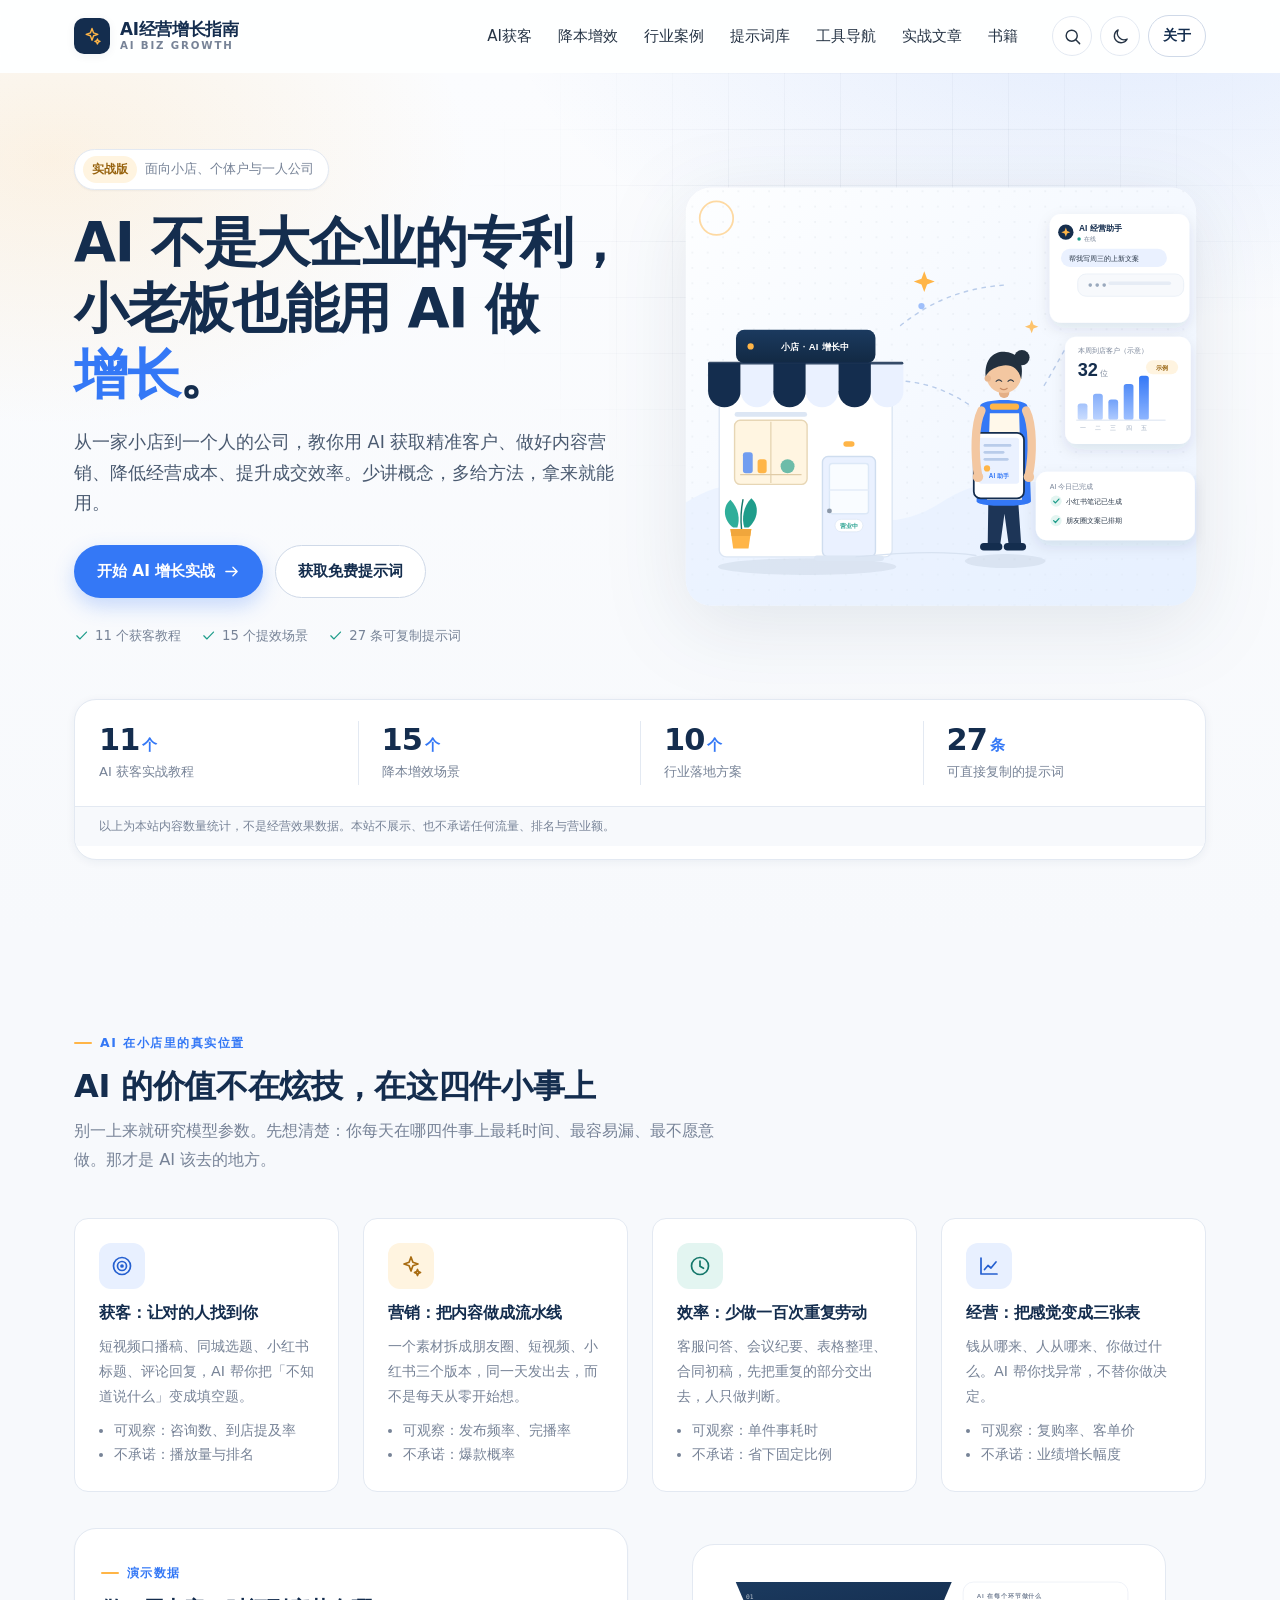
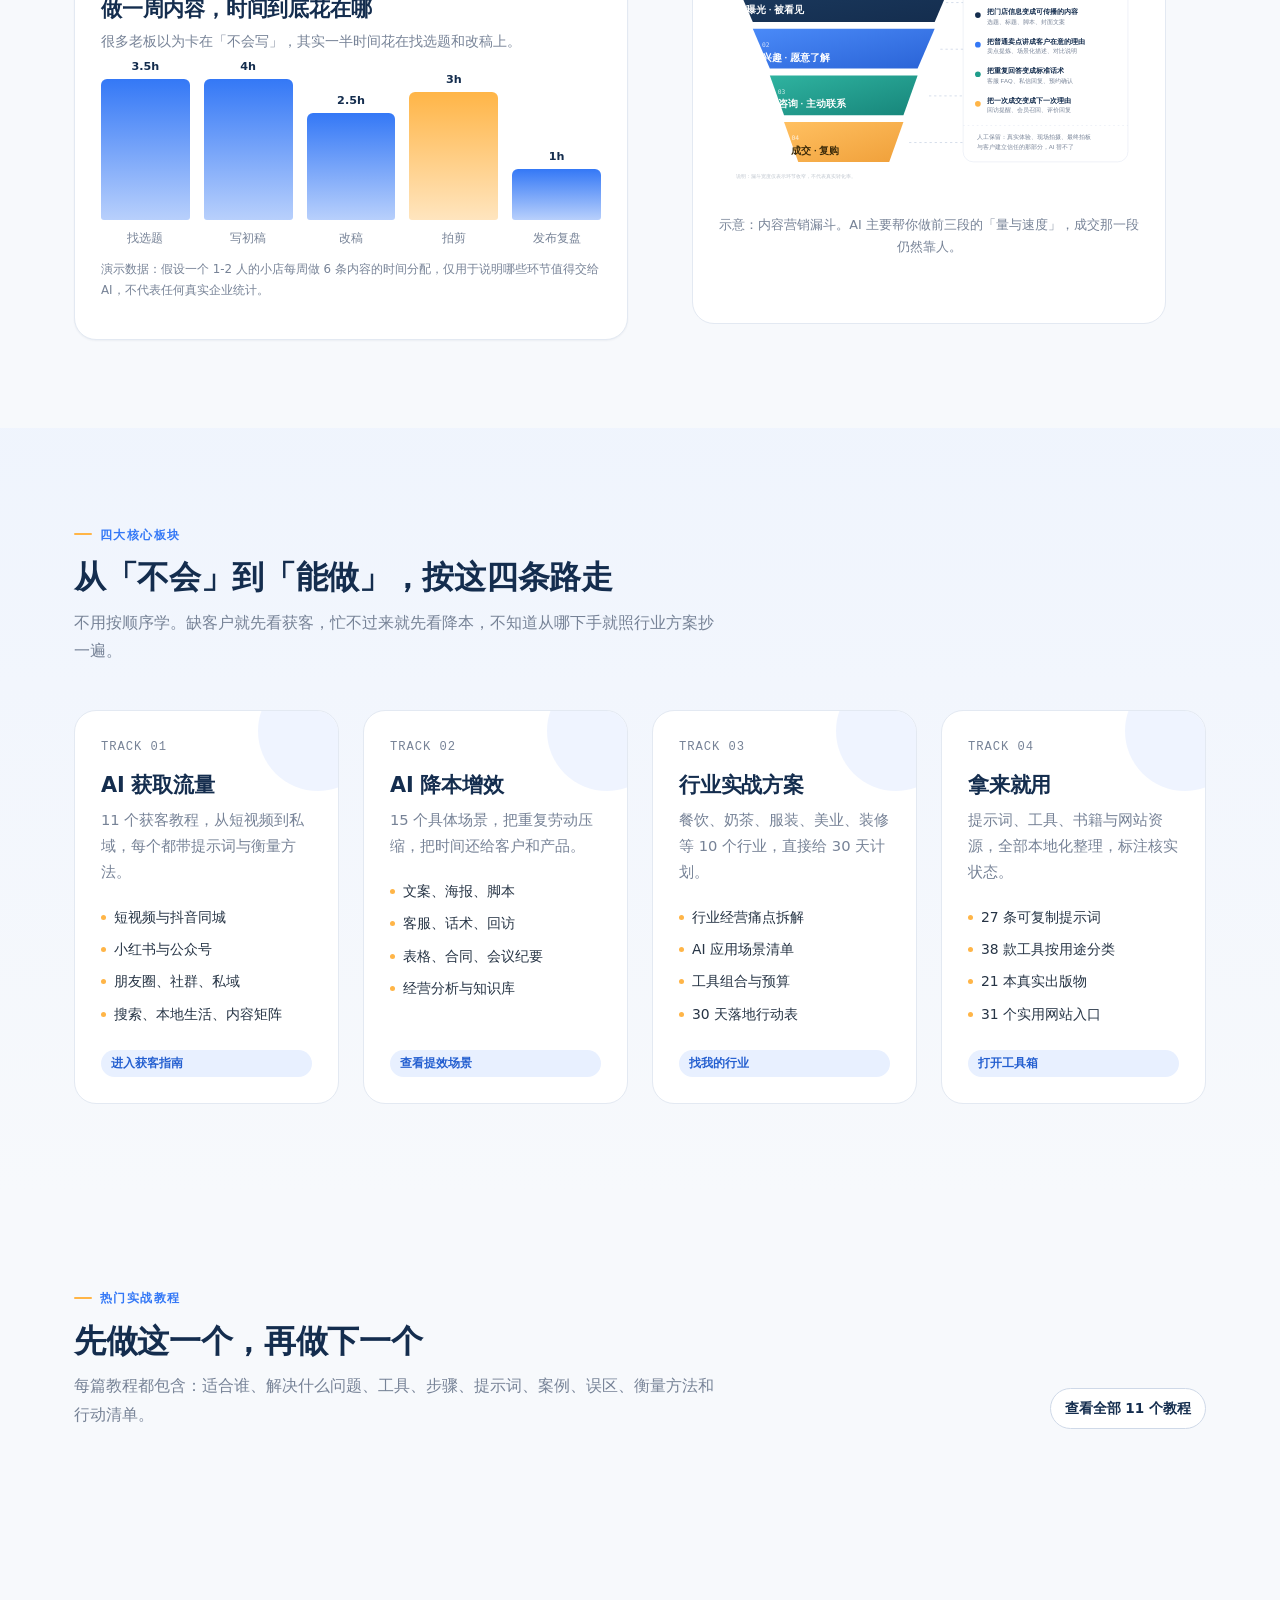
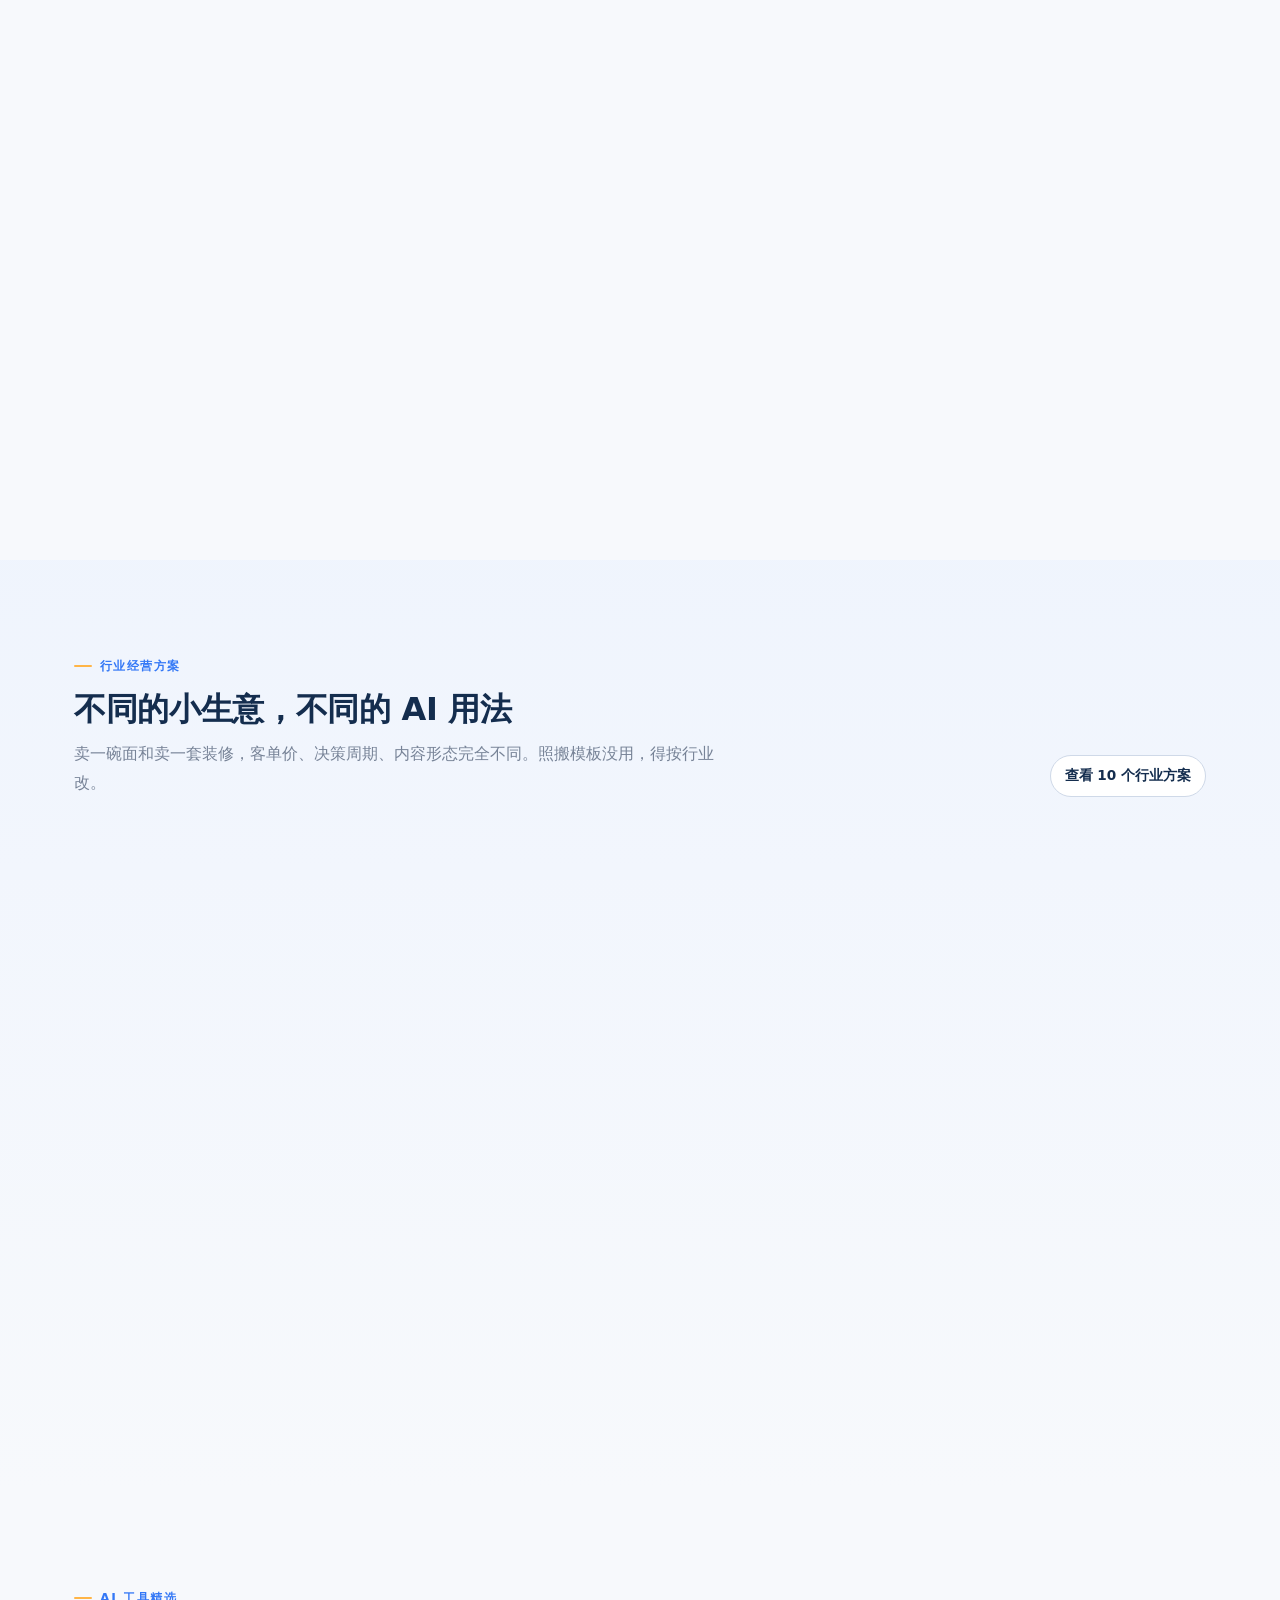
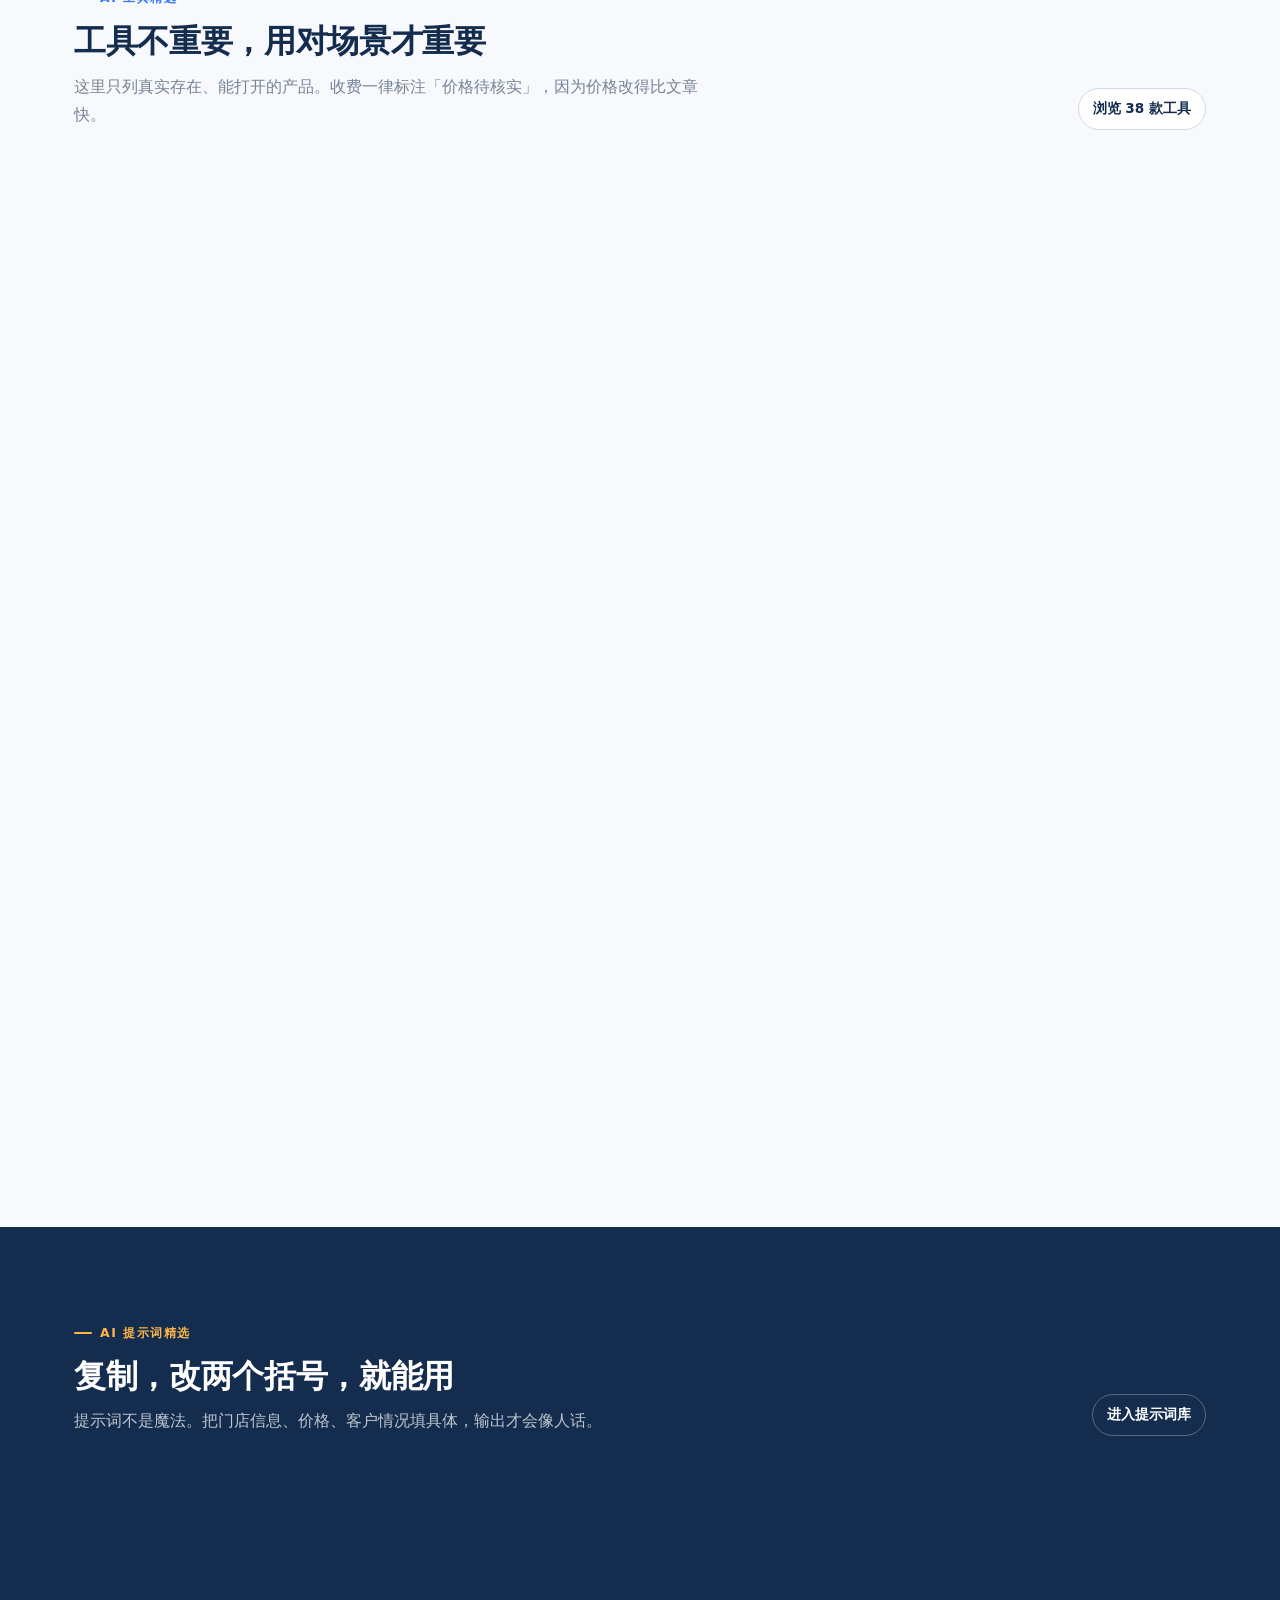
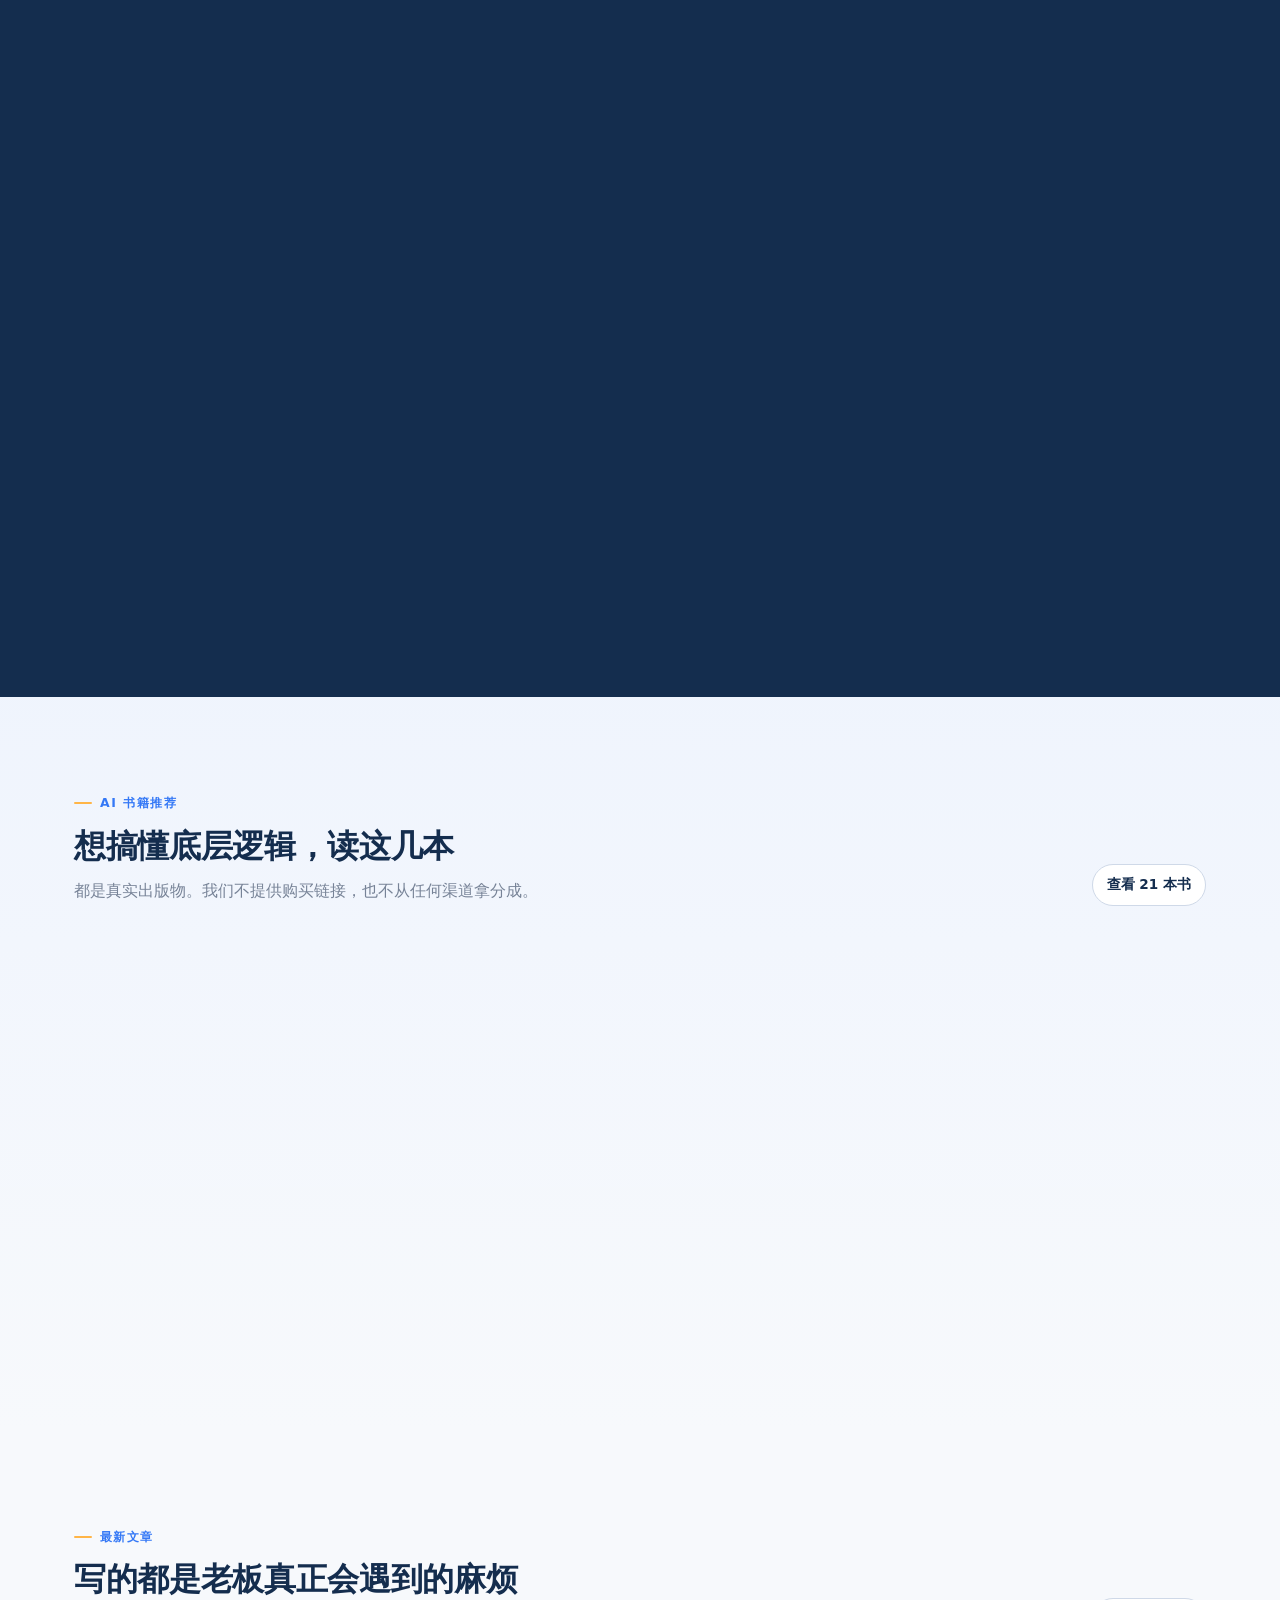
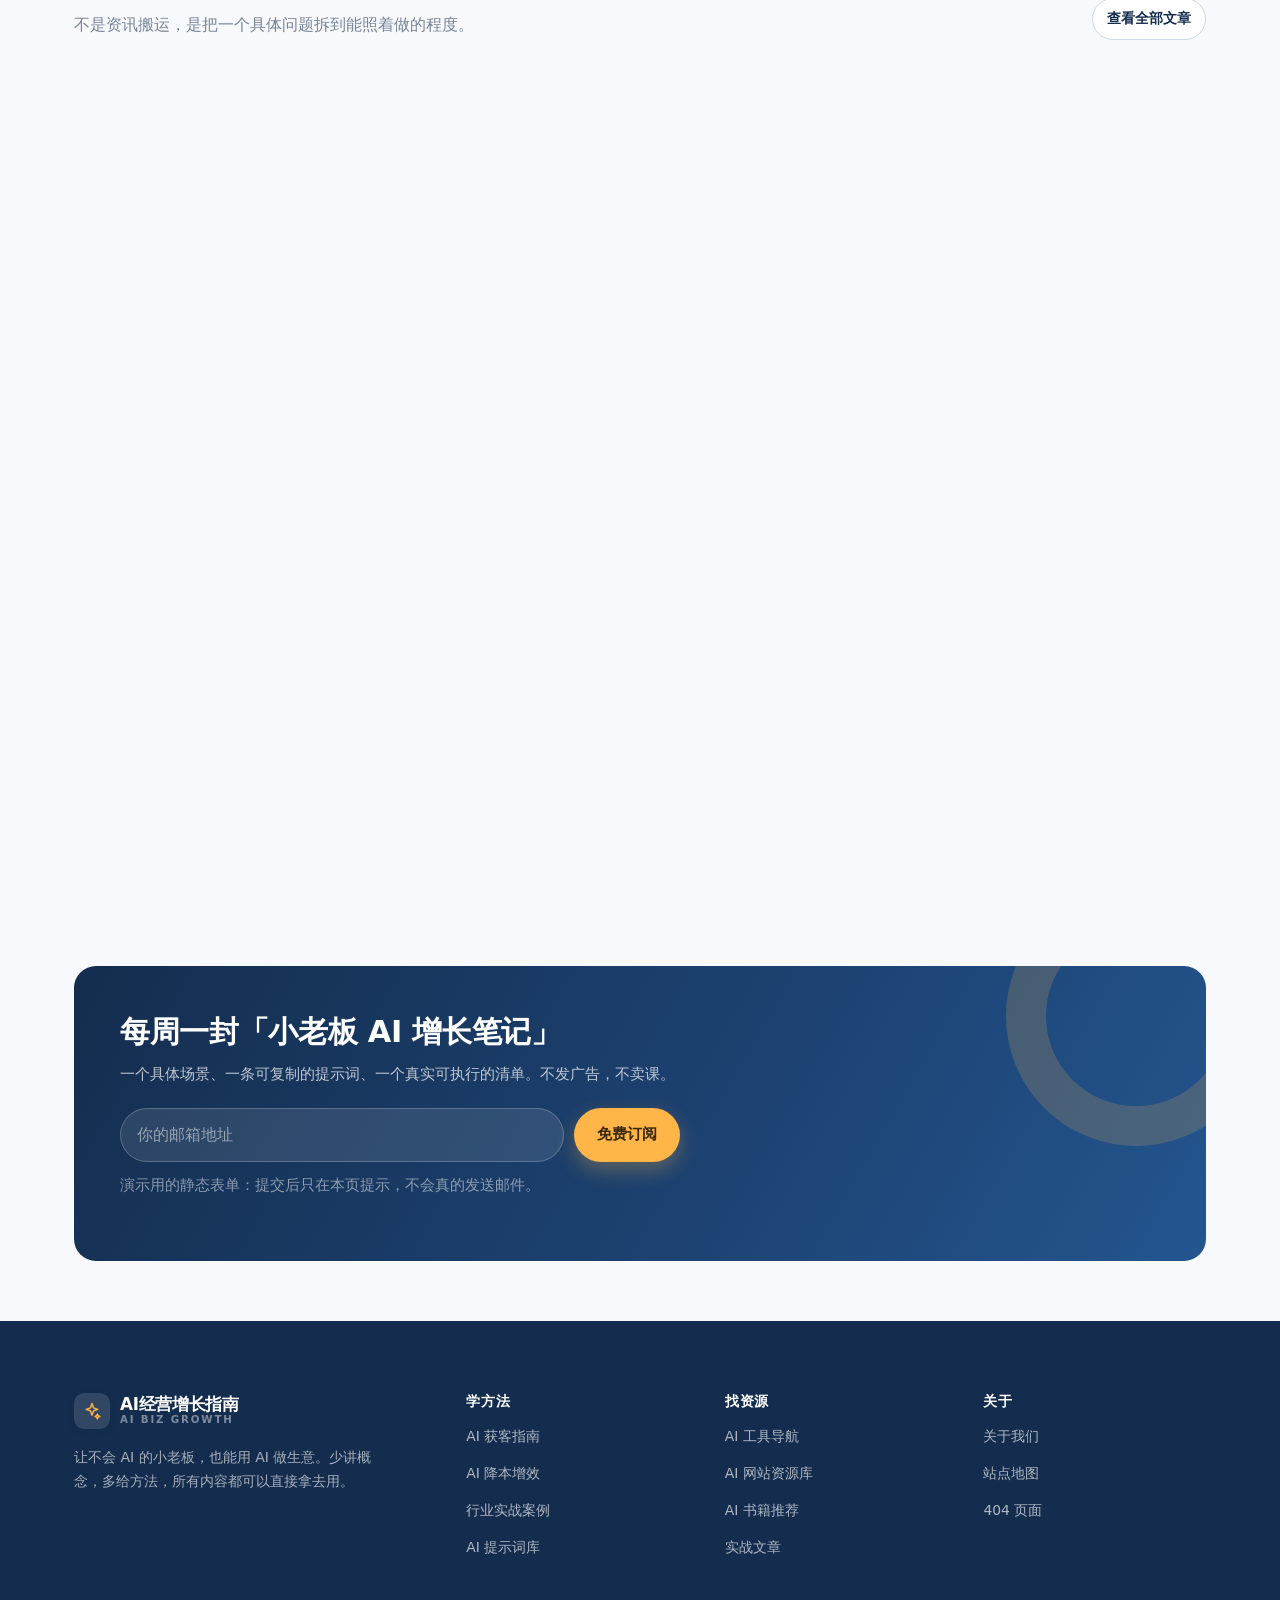
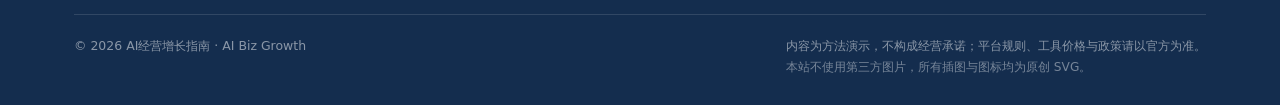
==== index.html @ f89e90a3 "feat: build AI Biz Growth static site (12 pages, offline-ready) - 8 local data modules: 14 articles," ====
<!DOCTYPE html>
<html lang="zh-CN">
<head>
<meta charset="UTF-8">
<meta name="viewport" content="width=device-width, initial-scale=1">
<title>AI经营增长指南 · 让不会AI的小老板，也能用AI做生意</title>
<meta name="description" content="面向小微企业、个体户、实体门店与自由职业者的 AI 商业实战知识库：11 个获客教程、15 个降本增效场景、10 个行业方案、27 条可复制提示词，少讲概念，多给方法。">
<meta name="keywords" content="AI经营,小老板用AI,AI获客,AI降本增效,实体门店AI,个体工商户,提示词,私域流量">
<meta name="author" content="AI经营增长指南">
<meta name="theme-color" content="#142D4E">
<link rel="canonical" href="https://aibizgrowth.cn/">
<meta property="og:type" content="website">
<meta property="og:site_name" content="AI经营增长指南">
<meta property="og:title" content="AI经营增长指南 · 让不会AI的小老板，也能用AI做生意">
<meta property="og:description" content="从一家小店到一个人的公司，教你用 AI 获取精准客户、做好内容营销、降低经营成本、提升成交效率。">
<meta property="og:url" content="https://aibizgrowth.cn/">
<meta name="twitter:card" content="summary_large_image">
<link rel="icon" href="assets/svg/favicon.svg" type="image/svg+xml">
<link rel="stylesheet" href="assets/css/style.css?v=1f70d2a4">
<link rel="stylesheet" href="assets/css/responsive.css?v=7b3f38f9">
<script type="application/ld+json">
{"@context":"https://schema.org","@type":"WebSite","name":"AI经营增长指南","alternateName":"AI Biz Growth","url":"https://aibizgrowth.cn/","description":"让不会AI的小老板，也能用AI做生意。面向小微企业的AI商业实战知识库。","inLanguage":"zh-CN","publisher":{"@type":"Organization","name":"AI经营增长指南"}}
</script>
</head>
<body>
<!-- SVG SPRITE:start 由 tools/inline-sprite.js 生成，请勿手改 -->
<svg xmlns="http://www.w3.org/2000/svg" style="position:absolute;width:0;height:0;overflow:hidden" aria-hidden="true" focusable="false">
  <defs>
    <g id="stroke-defaults"></g>
  </defs>

  <symbol id="i-search" viewBox="0 0 24 24" fill="none" stroke="currentColor" stroke-width="1.8" stroke-linecap="round" stroke-linejoin="round">
    <circle cx="11" cy="11" r="7"/><path d="M16.5 16.5 21 21"/>
  </symbol>
  <symbol id="i-menu" viewBox="0 0 24 24" fill="none" stroke="currentColor" stroke-width="1.8" stroke-linecap="round">
    <path d="M4 7h16M4 12h16M4 17h16"/>
  </symbol>
  <symbol id="i-close" viewBox="0 0 24 24" fill="none" stroke="currentColor" stroke-width="1.8" stroke-linecap="round">
    <path d="M6 6l12 12M18 6 6 18"/>
  </symbol>
  <symbol id="i-arrow-right" viewBox="0 0 24 24" fill="none" stroke="currentColor" stroke-width="1.8" stroke-linecap="round" stroke-linejoin="round">
    <path d="M4 12h15M14 6l6 6-6 6"/>
  </symbol>
  <symbol id="i-arrow-up" viewBox="0 0 24 24" fill="none" stroke="currentColor" stroke-width="1.8" stroke-linecap="round" stroke-linejoin="round">
    <path d="M12 20V5M6 11l6-6 6 6"/>
  </symbol>
  <symbol id="i-chevron-down" viewBox="0 0 24 24" fill="none" stroke="currentColor" stroke-width="1.8" stroke-linecap="round" stroke-linejoin="round">
    <path d="M6 9l6 6 6-6"/>
  </symbol>
  <symbol id="i-sun" viewBox="0 0 24 24" fill="none" stroke="currentColor" stroke-width="1.7" stroke-linecap="round">
    <circle cx="12" cy="12" r="4.2"/>
    <path d="M12 2.5v2M12 19.5v2M2.5 12h2M19.5 12h2M5.2 5.2l1.4 1.4M17.4 17.4l1.4 1.4M18.8 5.2l-1.4 1.4M6.6 17.4l-1.4 1.4"/>
  </symbol>
  <symbol id="i-moon" viewBox="0 0 24 24" fill="none" stroke="currentColor" stroke-width="1.7" stroke-linecap="round" stroke-linejoin="round">
    <path d="M20.5 15.2A8.6 8.6 0 0 1 9 3.6a8.6 8.6 0 1 0 11.5 11.6Z"/>
  </symbol>
  <symbol id="i-check" viewBox="0 0 24 24" fill="none" stroke="currentColor" stroke-width="2" stroke-linecap="round" stroke-linejoin="round">
    <path d="M4.5 12.5l5 5L20 6.5"/>
  </symbol>
  <symbol id="i-copy" viewBox="0 0 24 24" fill="none" stroke="currentColor" stroke-width="1.7" stroke-linecap="round" stroke-linejoin="round">
    <rect x="9" y="9" width="11" height="11" rx="2.5"/><path d="M5.5 15V6.5a2 2 0 0 1 2-2H16"/>
  </symbol>
  <symbol id="i-bookmark" viewBox="0 0 24 24" fill="none" stroke="currentColor" stroke-width="1.7" stroke-linecap="round" stroke-linejoin="round">
    <path d="M6 4.5h12v16l-6-4.2-6 4.2Z"/>
  </symbol>
  <symbol id="i-sparkles" viewBox="0 0 24 24" fill="none" stroke="currentColor" stroke-width="1.7" stroke-linecap="round" stroke-linejoin="round">
    <path d="M12 3l1.9 5.3L19 10l-5.1 1.7L12 17l-1.9-5.3L5 10l5.1-1.7Z"/>
    <path d="M18.5 15.5l.9 2.1 2.1.9-2.1.9-.9 2.1-.9-2.1-2.1-.9 2.1-.9Z"/>
  </symbol>
  <symbol id="i-target" viewBox="0 0 24 24" fill="none" stroke="currentColor" stroke-width="1.7">
    <circle cx="12" cy="12" r="8.5"/><circle cx="12" cy="12" r="4.5"/><circle cx="12" cy="12" r="1" fill="currentColor"/>
  </symbol>
  <symbol id="i-clock" viewBox="0 0 24 24" fill="none" stroke="currentColor" stroke-width="1.7" stroke-linecap="round" stroke-linejoin="round">
    <circle cx="12" cy="12" r="8.5"/><path d="M12 7v5.3l3.5 2"/>
  </symbol>
  <symbol id="i-warning" viewBox="0 0 24 24" fill="none" stroke="currentColor" stroke-width="1.7" stroke-linecap="round" stroke-linejoin="round">
    <path d="M12 3.6 21 20H3Z"/><path d="M12 9.5v4.3"/><circle cx="12" cy="16.8" r=".9" fill="currentColor" stroke="none"/>
  </symbol>
  <symbol id="i-info" viewBox="0 0 24 24" fill="none" stroke="currentColor" stroke-width="1.7" stroke-linecap="round">
    <circle cx="12" cy="12" r="8.5"/><path d="M12 11v5.5"/><circle cx="12" cy="7.8" r=".9" fill="currentColor" stroke="none"/>
  </symbol>
  <symbol id="i-chart" viewBox="0 0 24 24" fill="none" stroke="currentColor" stroke-width="1.7" stroke-linecap="round" stroke-linejoin="round">
    <path d="M4 20V4M4 20h16"/><path d="M7.5 15.5l3.5-4 3 2.5 5-6"/>
  </symbol>
  <symbol id="i-book" viewBox="0 0 24 24" fill="none" stroke="currentColor" stroke-width="1.7" stroke-linecap="round" stroke-linejoin="round">
    <path d="M12 6.3C10 4.6 6.5 4.4 4 5.2v14c2.5-.8 6-.6 8 1.1 2-1.7 5.5-1.9 8-1.1v-14c-2.5-.8-6-.6-8 1.1Z"/><path d="M12 6.3v14"/>
  </symbol>
  <symbol id="i-tool" viewBox="0 0 24 24" fill="none" stroke="currentColor" stroke-width="1.7" stroke-linecap="round" stroke-linejoin="round">
    <path d="M14.7 6.3a4.2 4.2 0 0 0 5.1 5.1l-8.3 8.3-4.9-4.9 8.3-8.3Z"/><path d="M5.5 18.5 3 21"/>
  </symbol>
  <symbol id="i-users" viewBox="0 0 24 24" fill="none" stroke="currentColor" stroke-width="1.7" stroke-linecap="round" stroke-linejoin="round">
    <circle cx="9" cy="8" r="3.4"/><path d="M3 19.5c0-3.2 2.7-5.8 6-5.8s6 2.6 6 5.8"/><path d="M16.2 5.2a3.4 3.4 0 0 1 0 6.6M17.5 14.2c2.3.6 4 2.6 4 5.3"/>
  </symbol>
  <symbol id="i-bag" viewBox="0 0 24 24" fill="none" stroke="currentColor" stroke-width="1.7" stroke-linecap="round" stroke-linejoin="round">
    <path d="M5 8h14l-1.1 12.5H6.1Z"/><path d="M9 8V6a3 3 0 0 1 6 0v2"/>
  </symbol>
  <symbol id="i-cup" viewBox="0 0 24 24" fill="none" stroke="currentColor" stroke-width="1.7" stroke-linecap="round" stroke-linejoin="round">
    <path d="M6.5 7.5h11L16 16.6a3 3 0 0 1-2.9 2.4h-2.2a3 3 0 0 1-2.9-2.4Z"/><path d="M14.5 3.5 13 7.5M8 4.8 7.2 7.5"/>
  </symbol>
  <symbol id="i-scissors" viewBox="0 0 24 24" fill="none" stroke="currentColor" stroke-width="1.7" stroke-linecap="round" stroke-linejoin="round">
    <circle cx="6" cy="7" r="2.6"/><circle cx="6" cy="17" r="2.6"/><path d="M8.2 8.4 20 18M8.2 15.6 20 6"/>
  </symbol>
  <symbol id="i-shirt" viewBox="0 0 24 24" fill="none" stroke="currentColor" stroke-width="1.7" stroke-linecap="round" stroke-linejoin="round">
    <path d="M8.5 4 12 5.8 15.5 4 20 7.6l-2.7 3.6-2.1-1.4V20H8.8V9.8L6.7 11.2 4 7.6Z"/>
  </symbol>
  <symbol id="i-hammer" viewBox="0 0 24 24" fill="none" stroke="currentColor" stroke-width="1.7" stroke-linecap="round" stroke-linejoin="round">
    <path d="M13.5 6.5 17 3l4 4-3.5 3.5Z"/><path d="m14 9-8.5 8.5L3 15l8.5-8.5Z"/>
  </symbol>
  <symbol id="i-wrench" viewBox="0 0 24 24" fill="none" stroke="currentColor" stroke-width="1.7" stroke-linecap="round" stroke-linejoin="round">
    <path d="M15.6 3.5a5 5 0 0 0-4.4 7.3L3.6 18.4l2 2 7.6-7.6a5 5 0 0 0 7.3-4.4l-3.2 2-2.7-2.7Z"/>
  </symbol>
  <symbol id="i-store" viewBox="0 0 24 24" fill="none" stroke="currentColor" stroke-width="1.7" stroke-linecap="round" stroke-linejoin="round">
    <path d="M4 10v10h16V10"/><path d="M3 10l2-6h14l2 6Z"/><path d="M9.5 20v-6h5v6"/>
  </symbol>
  <symbol id="i-school" viewBox="0 0 24 24" fill="none" stroke="currentColor" stroke-width="1.7" stroke-linecap="round" stroke-linejoin="round">
    <path d="M3 9.2 12 4l9 5.2-9 5.2Z"/><path d="M7 11.6V17c0 1.6 2.2 3 5 3s5-1.4 5-3v-5.4"/>
  </symbol>
  <symbol id="i-box" viewBox="0 0 24 24" fill="none" stroke="currentColor" stroke-width="1.7" stroke-linecap="round" stroke-linejoin="round">
    <path d="M12 3l8 4.4v9.2L12 21l-8-4.4V7.4Z"/><path d="M4 7.4l8 4.4 8-4.4M12 11.8V21"/>
  </symbol>
  <symbol id="i-phone" viewBox="0 0 24 24" fill="none" stroke="currentColor" stroke-width="1.7" stroke-linecap="round" stroke-linejoin="round">
    <rect x="7" y="2.5" width="10" height="19" rx="2.2"/><path d="M10.5 5.5h3"/>
  </symbol>
  <symbol id="i-calendar" viewBox="0 0 24 24" fill="none" stroke="currentColor" stroke-width="1.7" stroke-linecap="round" stroke-linejoin="round">
    <rect x="3.5" y="5" width="17" height="15.5" rx="2.2"/><path d="M3.5 10h17M8 3v4M16 3v4"/>
  </symbol>
  <symbol id="i-robot" viewBox="0 0 24 24" fill="none" stroke="currentColor" stroke-width="1.7" stroke-linecap="round" stroke-linejoin="round">
    <rect x="4" y="8" width="16" height="12" rx="3"/><path d="M12 4v4"/><circle cx="12" cy="3.2" r="1.2"/><circle cx="9" cy="13" r="1" fill="currentColor" stroke="none"/><circle cx="15" cy="13" r="1" fill="currentColor" stroke="none"/><path d="M9.5 16.5h5"/>
  </symbol>
  <symbol id="i-leaf" viewBox="0 0 24 24" fill="none" stroke="currentColor" stroke-width="1.7" stroke-linecap="round" stroke-linejoin="round">
    <path d="M20 4C10.5 4 4.5 9.5 4 20c10.5.5 16-5.5 16-16Z"/><path d="M4.5 19.5 14 10"/>
  </symbol>
  <symbol id="i-play" viewBox="0 0 24 24" fill="none" stroke="currentColor" stroke-width="1.7" stroke-linecap="round" stroke-linejoin="round">
    <circle cx="12" cy="12" r="9"/><path d="m10 8.5 6 3.5-6 3.5Z"/>
  </symbol>
  <symbol id="i-quote" viewBox="0 0 24 24" fill="none" stroke="currentColor" stroke-width="1.7" stroke-linecap="round" stroke-linejoin="round">
    <path d="M9 6C6 7 4 9.5 4 13v5h5v-5H6.5c0-2.2 1-3.6 3-4.3ZM19 6c-3 1-5 3.5-5 7v5h5v-5h-2.5c0-2.2 1-3.6 3-4.3Z"/>
  </symbol>
  <symbol id="i-mail" viewBox="0 0 24 24" fill="none" stroke="currentColor" stroke-width="1.7" stroke-linecap="round" stroke-linejoin="round">
    <rect x="3" y="5.5" width="18" height="13" rx="2.2"/><path d="m3.8 7 8.2 6 8.2-6"/>
  </symbol>
  <symbol id="i-external" viewBox="0 0 24 24" fill="none" stroke="currentColor" stroke-width="1.7" stroke-linecap="round" stroke-linejoin="round">
    <path d="M14 4h6v6M20 4l-8.5 8.5"/><path d="M18 14v5.5H4.5V6H10"/>
  </symbol>
</svg>
<!-- SVG SPRITE:end -->


<a class="skip-link" href="#main">跳到主要内容</a>

<header class="site-header">
  <div class="container nav">
    <a class="brand" href="index.html" aria-label="AI经营增长指南 首页">
      <span class="brand-mark"><svg width="20" height="20" aria-hidden="true" style="color:#FFB547"><use href="#i-sparkles"></use></svg></span>
      <span class="brand-name">AI经营增长指南<span class="brand-sub">AI BIZ GROWTH</span></span>
    </a>
    <ul class="nav-links">
      <li><a href="growth.html">AI获客</a></li>
      <li><a href="efficiency.html">降本增效</a></li>
      <li><a href="cases.html">行业案例</a></li>
      <li><a href="prompts.html">提示词库</a></li>
      <li><a href="tools.html">工具导航</a></li>
      <li><a href="articles.html">实战文章</a></li>
      <li><a href="books.html">书籍</a></li>
    </ul>
    <div class="nav-actions">
      <button class="icon-btn" type="button" data-search-open aria-label="站内搜索"><svg aria-hidden="true"><use href="#i-search"></use></svg></button>
      <button class="icon-btn" type="button" data-theme-toggle aria-label="切换深色模式" aria-pressed="false"><svg aria-hidden="true"><use href="#i-moon"></use></svg></button>
      <a class="btn btn-ghost btn-sm" href="about.html">关于</a>
      <button class="icon-btn nav-toggle" type="button" data-drawer-open aria-label="打开菜单" aria-expanded="false"><svg aria-hidden="true"><use href="#i-menu"></use></svg></button>
    </div>
  </div>
</header>

<div class="drawer" id="drawer" aria-hidden="true">
  <div class="drawer-backdrop" data-drawer-close></div>
  <div class="drawer-panel" role="dialog" aria-modal="true" aria-label="站点导航">
    <div class="drawer-head">
      <strong>站点导航</strong>
      <button class="icon-btn" type="button" data-drawer-close aria-label="关闭菜单"><svg aria-hidden="true"><use href="#i-close"></use></svg></button>
    </div>
    <ul class="drawer-nav">
      <li><a href="index.html">首页</a></li>
      <li><a href="growth.html">AI 获客指南</a></li>
      <li><a href="efficiency.html">AI 降本增效</a></li>
      <li><a href="cases.html">行业实战案例</a></li>
      <li><a href="prompts.html">AI 提示词库</a></li>
      <li><a href="tools.html">AI 工具导航</a></li>
      <li><a href="websites.html">AI 网站资源库</a></li>
      <li><a href="books.html">AI 书籍推荐</a></li>
      <li><a href="articles.html">实战文章</a></li>
      <li><a href="about.html">关于我们</a></li>
    </ul>
    <a class="btn btn-primary btn-block" href="growth.html">开始 AI 增长实战</a>
  </div>
</div>

<main id="main">

  <section class="hero">
    <div class="container">
      <div class="hero__inner">
        <div>
          <p class="hero__badge"><b>实战版</b> 面向小店、个体户与一人公司</p>
          <h1>AI 不是大企业的专利，<br>小老板也能用 AI 做<span class="accent">增长</span>。</h1>
          <p class="hero__lede">从一家小店到一个人的公司，教你用 AI 获取精准客户、做好内容营销、降低经营成本、提升成交效率。少讲概念，多给方法，拿来就能用。</p>
          <div class="hero__cta">
            <a class="btn btn-primary" href="growth.html">开始 AI 增长实战<svg aria-hidden="true"><use href="#i-arrow-right"></use></svg></a>
            <a class="btn btn-ghost" href="prompts.html">获取免费提示词</a>
          </div>
          <div class="hero__note">
            <span><svg aria-hidden="true"><use href="#i-check"></use></svg>11 个获客教程</span>
            <span><svg aria-hidden="true"><use href="#i-check"></use></svg>15 个提效场景</span>
            <span><svg aria-hidden="true"><use href="#i-check"></use></svg>27 条可复制提示词</span>
          </div>
        </div>
        <div class="hero__visual">
          <img src="assets/svg/hero-growth.svg" width="760" height="640" alt="小店主在柜台后用平板查看 AI 给出的经营建议，旁边是到店数据卡片和今日待办清单" fetchpriority="high" decoding="async">
        </div>
      </div>

      <div class="hero-stats">
        <div class="hero-stats__item">
          <div class="hero-stats__num">11<small>个</small></div>
          <div class="hero-stats__label">AI 获客实战教程</div>
        </div>
        <div class="hero-stats__item">
          <div class="hero-stats__num">15<small>个</small></div>
          <div class="hero-stats__label">降本增效场景</div>
        </div>
        <div class="hero-stats__item">
          <div class="hero-stats__num">10<small>个</small></div>
          <div class="hero-stats__label">行业落地方案</div>
        </div>
        <div class="hero-stats__item">
          <div class="hero-stats__num">27<small>条</small></div>
          <div class="hero-stats__label">可直接复制的提示词</div>
        </div>
        <p class="hero-stats__foot">以上为本站内容数量统计，不是经营效果数据。本站不展示、也不承诺任何流量、排名与营业额。</p>
      </div>
    </div>
  </section>

  <section class="section" id="value">
    <div class="container">
      <div class="section-head">
        <p class="eyebrow">AI 在小店里的真实位置</p>
        <h2>AI 的价值不在炫技，在这四件小事上</h2>
        <p class="section-desc">别一上来就研究模型参数。先想清楚：你每天在哪四件事上最耗时间、最容易漏、最不愿意做。那才是 AI 该去的地方。</p>
      </div>
      <div class="grid grid-4">
        <div class="value-card">
          <div class="icon-tile"><svg aria-hidden="true"><use href="#i-target"></use></svg></div>
          <h3>获客：让对的人找到你</h3>
          <p>短视频口播稿、同城选题、小红书标题、评论回复，AI 帮你把「不知道说什么」变成填空题。</p>
          <ul><li>可观察：咨询数、到店提及率</li><li>不承诺：播放量与排名</li></ul>
        </div>
        <div class="value-card">
          <div class="icon-tile icon-tile--amber"><svg aria-hidden="true"><use href="#i-sparkles"></use></svg></div>
          <h3>营销：把内容做成流水线</h3>
          <p>一个素材拆成朋友圈、短视频、小红书三个版本，同一天发出去，而不是每天从零开始想。</p>
          <ul><li>可观察：发布频率、完播率</li><li>不承诺：爆款概率</li></ul>
        </div>
        <div class="value-card">
          <div class="icon-tile icon-tile--teal"><svg aria-hidden="true"><use href="#i-clock"></use></svg></div>
          <h3>效率：少做一百次重复劳动</h3>
          <p>客服问答、会议纪要、表格整理、合同初稿，先把重复的部分交出去，人只做判断。</p>
          <ul><li>可观察：单件事耗时</li><li>不承诺：省下固定比例</li></ul>
        </div>
        <div class="value-card">
          <div class="icon-tile"><svg aria-hidden="true"><use href="#i-chart"></use></svg></div>
          <h3>经营：把感觉变成三张表</h3>
          <p>钱从哪来、人从哪来、你做过什么。AI 帮你找异常，不替你做决定。</p>
          <ul><li>可观察：复购率、客单价</li><li>不承诺：业绩增长幅度</li></ul>
        </div>
      </div>

      <div class="grid grid-2" style="margin-top:clamp(24px,3vw,36px)">
        <div class="card">
          <p class="eyebrow">演示数据</p>
          <h3 style="margin-bottom:6px">做一周内容，时间到底花在哪</h3>
          <p class="small muted">很多老板以为卡在「不会写」，其实一半时间花在找选题和改稿上。</p>
          <div class="bar-chart" role="img" aria-label="演示数据：一周内容生产中，找选题 3.5 小时、写初稿 4 小时、改稿 2.5 小时、拍剪 3 小时、发布复盘 1 小时。">
            <div class="bar-chart__col"><div class="bar-chart__bar" style="height:88%"><span>3.5h</span></div><span class="bar-chart__label">找选题</span></div>
            <div class="bar-chart__col"><div class="bar-chart__bar" style="height:100%"><span>4h</span></div><span class="bar-chart__label">写初稿</span></div>
            <div class="bar-chart__col"><div class="bar-chart__bar" style="height:63%"><span>2.5h</span></div><span class="bar-chart__label">改稿</span></div>
            <div class="bar-chart__col bar-chart__col--amber"><div class="bar-chart__bar" style="height:75%"><span>3h</span></div><span class="bar-chart__label">拍剪</span></div>
            <div class="bar-chart__col"><div class="bar-chart__bar" style="height:30%"><span>1h</span></div><span class="bar-chart__label">发布复盘</span></div>
          </div>
          <p class="chart-note">演示数据：假设一个 1-2 人的小店每周做 6 条内容的时间分配，仅用于说明哪些环节值得交给 AI，不代表任何真实企业统计。</p>
        </div>
        <figure class="flow-figure">
          <img src="assets/svg/funnel.svg" width="760" height="420" alt="内容营销漏斗示意：曝光、兴趣、咨询、成交四个阶段，以及 AI 在每个阶段能承担的工作" loading="lazy" decoding="async">
          <figcaption>示意：内容营销漏斗。AI 主要帮你做前三段的「量与速度」，成交那一段仍然靠人。</figcaption>
        </figure>
      </div>
    </div>
  </section>

  <section class="section section--alt" id="tracks">
    <div class="container">
      <div class="section-head">
        <p class="eyebrow">四大核心板块</p>
        <h2>从「不会」到「能做」，按这四条路走</h2>
        <p class="section-desc">不用按顺序学。缺客户就先看获客，忙不过来就先看降本，不知道从哪下手就照行业方案抄一遍。</p>
      </div>
      <div class="grid grid-4">
        <a class="pillar" href="growth.html">
          <span class="pillar__num">TRACK 01</span>
          <h3>AI 获取流量</h3>
          <p>11 个获客教程，从短视频到私域，每个都带提示词与衡量方法。</p>
          <ul class="pillar__list">
            <li>短视频与抖音同城</li>
            <li>小红书与公众号</li>
            <li>朋友圈、社群、私域</li>
            <li>搜索、本地生活、内容矩阵</li>
          </ul>
          <span class="pillar__foot badge">进入获客指南</span>
        </a>
        <a class="pillar" href="efficiency.html">
          <span class="pillar__num">TRACK 02</span>
          <h3>AI 降本增效</h3>
          <p>15 个具体场景，把重复劳动压缩，把时间还给客户和产品。</p>
          <ul class="pillar__list">
            <li>文案、海报、脚本</li>
            <li>客服、话术、回访</li>
            <li>表格、合同、会议纪要</li>
            <li>经营分析与知识库</li>
          </ul>
          <span class="pillar__foot badge">查看提效场景</span>
        </a>
        <a class="pillar" href="cases.html">
          <span class="pillar__num">TRACK 03</span>
          <h3>行业实战方案</h3>
          <p>餐饮、奶茶、服装、美业、装修等 10 个行业，直接给 30 天计划。</p>
          <ul class="pillar__list">
            <li>行业经营痛点拆解</li>
            <li>AI 应用场景清单</li>
            <li>工具组合与预算</li>
            <li>30 天落地行动表</li>
          </ul>
          <span class="pillar__foot badge">找我的行业</span>
        </a>
        <a class="pillar" href="prompts.html">
          <span class="pillar__num">TRACK 04</span>
          <h3>拿来就用</h3>
          <p>提示词、工具、书籍与网站资源，全部本地化整理，标注核实状态。</p>
          <ul class="pillar__list">
            <li>27 条可复制提示词</li>
            <li>38 款工具按用途分类</li>
            <li>21 本真实出版物</li>
            <li>31 个实用网站入口</li>
          </ul>
          <span class="pillar__foot badge">打开工具箱</span>
        </a>
      </div>
    </div>
  </section>

  <section class="section" id="tutorials">
    <div class="container">
      <div class="section-head section-head--between">
        <div>
          <p class="eyebrow">热门实战教程</p>
          <h2>先做这一个，再做下一个</h2>
          <p class="section-desc">每篇教程都包含：适合谁、解决什么问题、工具、步骤、提示词、案例、误区、衡量方法和行动清单。</p>
        </div>
        <a class="btn btn-ghost btn-sm" href="growth.html">查看全部 11 个教程</a>
      </div>
      <div class="grid grid-3" id="homeTutorials">
        <div class="empty-state"><strong>正在加载教程…</strong></div>
      </div>
    </div>
  </section>

  <section class="section section--alt" id="industries">
    <div class="container">
      <div class="section-head section-head--between">
        <div>
          <p class="eyebrow">行业经营方案</p>
          <h2>不同的小生意，不同的 AI 用法</h2>
          <p class="section-desc">卖一碗面和卖一套装修，客单价、决策周期、内容形态完全不同。照搬模板没用，得按行业改。</p>
        </div>
        <a class="btn btn-ghost btn-sm" href="cases.html">查看 10 个行业方案</a>
      </div>
      <div class="grid grid-3" id="homeIndustries">
        <div class="empty-state"><strong>正在加载行业方案…</strong></div>
      </div>
    </div>
  </section>

  <section class="section" id="tools">
    <div class="container">
      <div class="section-head section-head--between">
        <div>
          <p class="eyebrow">AI 工具精选</p>
          <h2>工具不重要，用对场景才重要</h2>
          <p class="section-desc">这里只列真实存在、能打开的产品。收费一律标注「价格待核实」，因为价格改得比文章快。</p>
        </div>
        <a class="btn btn-ghost btn-sm" href="tools.html">浏览 38 款工具</a>
      </div>
      <div class="grid grid-4" id="homeTools">
        <div class="empty-state"><strong>正在加载工具…</strong></div>
      </div>
    </div>
  </section>

  <section class="section section--navy" id="prompts">
    <div class="container">
      <div class="section-head section-head--between">
        <div>
          <p class="eyebrow eyebrow--light">AI 提示词精选</p>
          <h2>复制，改两个括号，就能用</h2>
          <p class="section-desc">提示词不是魔法。把门店信息、价格、客户情况填具体，输出才会像人话。</p>
        </div>
        <a class="btn btn-outline-light btn-sm" href="prompts.html">进入提示词库</a>
      </div>
      <div class="grid grid-3" id="homePrompts">
        <div class="empty-state" style="color:#94a5bc"><strong>正在加载提示词…</strong></div>
      </div>
    </div>
  </section>

  <section class="section section--alt" id="books">
    <div class="container">
      <div class="section-head section-head--between">
        <div>
          <p class="eyebrow">AI 书籍推荐</p>
          <h2>想搞懂底层逻辑，读这几本</h2>
          <p class="section-desc">都是真实出版物。我们不提供购买链接，也不从任何渠道拿分成。</p>
        </div>
        <a class="btn btn-ghost btn-sm" href="books.html">查看 21 本书</a>
      </div>
      <div class="grid grid-2" id="homeBooks">
        <div class="empty-state"><strong>正在加载书单…</strong></div>
      </div>
    </div>
  </section>

  <section class="section" id="latest">
    <div class="container">
      <div class="section-head section-head--between">
        <div>
          <p class="eyebrow">最新文章</p>
          <h2>写的都是老板真正会遇到的麻烦</h2>
          <p class="section-desc">不是资讯搬运，是把一个具体问题拆到能照着做的程度。</p>
        </div>
        <a class="btn btn-ghost btn-sm" href="articles.html">查看全部文章</a>
      </div>
      <div class="grid grid-3" id="homeArticles">
        <div class="empty-state"><strong>正在加载文章…</strong></div>
      </div>
    </div>
  </section>

  <section class="section section--tight">
    <div class="container">
      <div class="subscribe">
        <div class="subscribe__inner">
          <h2>每周一封「小老板 AI 增长笔记」</h2>
          <p>一个具体场景、一条可复制的提示词、一个真实可执行的清单。不发广告，不卖课。</p>
          <form class="form-row" style="margin-top:20px" data-subscribe>
            <label class="visually-hidden" for="subEmail">邮箱地址</label>
            <input id="subEmail" type="email" placeholder="你的邮箱地址" required>
            <button class="btn btn-amber" type="submit">免费订阅</button>
          </form>
          <p class="form-hint">演示用的静态表单：提交后只在本页提示，不会真的发送邮件。</p>
        </div>
      </div>
    </div>
  </section>

</main>

<footer class="site-footer">
  <div class="container">
    <div class="footer-grid">
      <div class="footer-about">
        <a class="brand" href="index.html">
          <span class="brand-mark"><svg width="20" height="20" aria-hidden="true" style="color:#FFB547"><use href="#i-sparkles"></use></svg></span>
          <span class="brand-name">AI经营增长指南<span class="brand-sub">AI BIZ GROWTH</span></span>
        </a>
        <p>让不会 AI 的小老板，也能用 AI 做生意。少讲概念，多给方法，所有内容都可以直接拿去用。</p>
      </div>
      <div class="footer-col">
        <h4>学方法</h4>
        <ul>
          <li><a href="growth.html">AI 获客指南</a></li>
          <li><a href="efficiency.html">AI 降本增效</a></li>
          <li><a href="cases.html">行业实战案例</a></li>
          <li><a href="prompts.html">AI 提示词库</a></li>
        </ul>
      </div>
      <div class="footer-col">
        <h4>找资源</h4>
        <ul>
          <li><a href="tools.html">AI 工具导航</a></li>
          <li><a href="websites.html">AI 网站资源库</a></li>
          <li><a href="books.html">AI 书籍推荐</a></li>
          <li><a href="articles.html">实战文章</a></li>
        </ul>
      </div>
      <div class="footer-col">
        <h4>关于</h4>
        <ul>
          <li><a href="about.html">关于我们</a></li>
          <li><a href="sitemap.xml">站点地图</a></li>
          <li><a href="404.html">404 页面</a></li>
        </ul>
      </div>
    </div>
    <div class="footer-bottom">
      <p>© 2026 AI经营增长指南 · AI Biz Growth</p>
      <div>
        <p>内容为方法演示，不构成经营承诺；平台规则、工具价格与政策请以官方为准。</p>
        <p class="footer-disclaimer">本站不使用第三方图片，所有插图与图标均为原创 SVG。</p>
      </div>
    </div>
  </div>
</footer>

<button class="back-top" id="backTop" type="button" aria-label="返回顶部"><svg aria-hidden="true"><use href="#i-arrow-up"></use></svg></button>

<div class="search-overlay" id="searchOverlay" aria-hidden="true">
  <div class="search-dialog" role="dialog" aria-modal="true" aria-labelledby="searchTitle">
    <div class="search-field">
      <svg aria-hidden="true"><use href="#i-search"></use></svg>
      <label class="visually-hidden" id="searchTitle" for="searchInput">站内搜索</label>
      <input id="searchInput" type="search" placeholder="搜索文章、工具、提示词…（按 / 或 Ctrl+K）" autocomplete="off">
      <button class="icon-btn" type="button" data-search-close aria-label="关闭搜索"><svg aria-hidden="true"><use href="#i-close"></use></svg></button>
    </div>
    <div class="search-hints" id="searchResults"></div>
    <div class="search-foot"><span>↑ ↓ 选择</span><span>Enter 打开</span><span>Esc 关闭</span></div>
  </div>
</div>

<script src="assets/js/main.js?v=e7b0842d"></script>
<script src="assets/js/ui.js?v=0a08939e"></script>
<script src="assets/js/search.js?v=25d5a6bd"></script>
<script src="assets/js/home.js?v=dd226803"></script>
</body>
</html>
---- assets/css/style.css ----
@charset "UTF-8";
/* ==========================================================================
   AI经营增长指南 — 基础样式系统
   设计关键词：专业 / 简洁 / 可信 / 实战 / 温暖 / 商业质感
   结构：1.设计变量 2.重置 3.排版 4.布局 5.组件 6.页面模块 7.动效
   ========================================================================== */

/* ---------- 1. 设计变量 ---------- */
:root {
  --navy: #142d4e;
  --navy-600: #1c3b63;
  --blue: #3478f6;
  --blue-dark: #245fd0;
  --blue-soft: #e8f0ff;
  --amber: #ffb547;
  --amber-soft: #fff4e0;
  --bg: #f7f9fc;
  --card: #ffffff;
  --ink: #263445;
  --muted: #778397;
  --line: #e3e9f2;
  --line-strong: #cfd9e8;
  --teal: #1f9d8b;
  --teal-soft: #e3f5f1;
  --plum: #7a5af5;
  --danger: #d9534f;

  --radius-sm: 8px;
  --radius: 14px;
  --radius-lg: 22px;
  --radius-pill: 999px;

  --shadow-xs: 0 1px 2px rgba(20, 45, 78, .05);
  --shadow-sm: 0 2px 10px rgba(20, 45, 78, .06);
  --shadow: 0 10px 30px rgba(20, 45, 78, .08);
  --shadow-lg: 0 24px 60px rgba(20, 45, 78, .13);

  --container: 1180px;
  --container-narrow: 800px;
  --header-h: 72px;

  --font-sans: "PingFang SC", "HarmonyOS Sans SC", "Hiragino Sans GB", "Microsoft YaHei",
    "source-han-sans-sc", "Noto Sans CJK SC", system-ui, -apple-system, "Segoe UI", sans-serif;
  --font-serif: "Songti SC", "Source Han Serif SC", "Noto Serif CJK SC", "SimSun", Georgia, serif;
  --font-mono: "SFMono-Regular", "JetBrains Mono", Consolas, "Liberation Mono", Menlo, monospace;

  --ease: cubic-bezier(.22, .61, .36, 1);
  --dur: .28s;
}

/* 暗色主题：低饱和深蓝，保持商业质感 */
html[data-theme="dark"] {
  --navy: #e8eef8;
  --navy-600: #cdd9ea;
  --blue: #6f9dff;
  --blue-dark: #8fb4ff;
  --blue-soft: #17294a;
  --amber: #ffc46b;
  --amber-soft: #33281a;
  --bg: #0d1726;
  --card: #142338;
  --ink: #e6edf7;
  --muted: #94a5bc;
  --line: #22334b;
  --line-strong: #31455f;
  --teal: #4fd1bb;
  --teal-soft: #12332f;
  --plum: #a48bff;
  --shadow-xs: 0 1px 2px rgba(0, 0, 0, .3);
  --shadow-sm: 0 2px 10px rgba(0, 0, 0, .35);
  --shadow: 0 10px 30px rgba(0, 0, 0, .4);
  --shadow-lg: 0 24px 60px rgba(0, 0, 0, .5);
  color-scheme: dark;
}

/* ---------- 2. 重置 ---------- */
*, *::before, *::after { box-sizing: border-box; }
html { -webkit-text-size-adjust: 100%; scroll-behavior: smooth; scroll-padding-top: calc(var(--header-h) + 20px); }
body {
  margin: 0;
  background: var(--bg);
  color: var(--ink);
  font-family: var(--font-sans);
  font-size: 16px;
  line-height: 1.75;
  -webkit-font-smoothing: antialiased;
  text-rendering: optimizeLegibility;
  overflow-x: hidden;
}
img, svg, video { max-width: 100%; display: block; }
img { height: auto; }
a { color: var(--blue); text-decoration: none; transition: color var(--dur) var(--ease); }
a:hover { color: var(--blue-dark); }
button, input, select, textarea { font: inherit; color: inherit; }
button { cursor: pointer; background: none; border: 0; }
ul, ol { padding-left: 1.25em; }
h1, h2, h3, h4, h5 { margin: 0 0 .6em; color: var(--navy); font-weight: 700; line-height: 1.3; letter-spacing: -.01em; }
h1 { font-size: clamp(1.9rem, 4vw, 3rem); }
h2 { font-size: clamp(1.45rem, 2.6vw, 2rem); }
h3 { font-size: clamp(1.12rem, 1.8vw, 1.3rem); }
h4 { font-size: 1.05rem; }
p { margin: 0 0 1.1em; }
hr { border: 0; border-top: 1px solid var(--line); margin: 2.5em 0; }
::selection { background: rgba(52, 120, 246, .18); }
:focus-visible { outline: 3px solid rgba(52, 120, 246, .45); outline-offset: 2px; border-radius: 4px; }
[hidden] { display: none !important; }

.skip-link {
  position: absolute; left: 16px; top: -60px; z-index: 200;
  background: var(--navy); color: #fff; padding: 10px 16px; border-radius: var(--radius-sm);
  transition: top .2s var(--ease);
}
.skip-link:focus { top: 12px; color: #fff; }

/* ---------- 3. 布局工具 ---------- */
.container { width: 100%; max-width: var(--container); margin-inline: auto; padding-inline: 24px; }
.container-narrow { max-width: var(--container-narrow); }
.section { padding: clamp(48px, 7vw, 88px) 0; }
.section--tight { padding: clamp(36px, 5vw, 60px) 0; }
.section--alt { background: linear-gradient(180deg, rgba(232, 240, 255, .5), rgba(247, 249, 252, 0)); }
html[data-theme="dark"] .section--alt { background: linear-gradient(180deg, rgba(23, 41, 74, .55), rgba(13, 23, 38, 0)); }
.section--navy {
  background: var(--navy); color: #dbe5f3; position: relative; overflow: hidden;
}
html[data-theme="dark"] .section--navy { background: #0a1320; }
.section--navy h2, .section--navy h3 { color: #fff; }
.section--navy .section-desc { color: rgba(255, 255, 255, .72); }

.section-head { max-width: 760px; margin-bottom: clamp(26px, 4vw, 44px); }
.section-head--center { margin-inline: auto; text-align: center; }
.section-head--between {
  max-width: none; display: flex; align-items: flex-end; justify-content: space-between; gap: 24px; flex-wrap: wrap;
}
.section-head h2 { margin-bottom: 10px; }
.section-desc { color: var(--muted); font-size: 1.02rem; margin: 0; max-width: 62ch; }

.eyebrow {
  display: inline-flex; align-items: center; gap: 8px;
  font-size: .78rem; font-weight: 700; letter-spacing: .12em; text-transform: uppercase;
  color: var(--blue); margin-bottom: 12px;
}
.eyebrow::before { content: ""; width: 18px; height: 2px; background: var(--amber); border-radius: 2px; }
.eyebrow--light { color: var(--amber); }

.grid { display: grid; gap: clamp(16px, 2.2vw, 24px); }
.grid-2 { grid-template-columns: repeat(2, minmax(0, 1fr)); }
.grid-3 { grid-template-columns: repeat(3, minmax(0, 1fr)); }
.grid-4 { grid-template-columns: repeat(4, minmax(0, 1fr)); }
.auto-grid { grid-template-columns: repeat(auto-fill, minmax(280px, 1fr)); }
.auto-grid--sm { grid-template-columns: repeat(auto-fill, minmax(230px, 1fr)); }
.flex { display: flex; gap: 12px; align-items: center; flex-wrap: wrap; }
.flex-between { display: flex; align-items: center; justify-content: space-between; gap: 16px; flex-wrap: wrap; }
.stack > * + * { margin-top: 14px; }
.mt-0 { margin-top: 0; } .mb-0 { margin-bottom: 0; }
.text-center { text-align: center; }
.muted { color: var(--muted); }
.small { font-size: .88rem; }
.mono { font-family: var(--font-mono); }
.visually-hidden {
  position: absolute; width: 1px; height: 1px; padding: 0; margin: -1px;
  overflow: hidden; clip: rect(0 0 0 0); white-space: nowrap; border: 0;
}

/* ---------- 4. 顶部导航 ---------- */
.site-header {
  position: sticky; top: 0; z-index: 100;
  background: rgba(255, 255, 255, .88);
  backdrop-filter: saturate(180%) blur(14px);
  border-bottom: 1px solid transparent;
  transition: border-color var(--dur), box-shadow var(--dur), background var(--dur);
}
html[data-theme="dark"] .site-header { background: rgba(13, 23, 38, .88); }
.site-header.is-scrolled { border-bottom-color: var(--line); box-shadow: var(--shadow-sm); }
.nav {
  height: var(--header-h); display: flex; align-items: center; gap: 22px;
}
.brand { display: flex; align-items: center; gap: 10px; color: var(--navy); font-weight: 800; letter-spacing: -.02em; flex: 0 0 auto; }
.brand:hover { color: var(--navy); }
.brand-mark { width: 36px; height: 36px; border-radius: 10px; background: var(--navy); display: grid; place-items: center; box-shadow: var(--shadow-sm); }
html[data-theme="dark"] .brand-mark { background: #1e3b62; }
.brand-name { font-size: 1.05rem; line-height: 1.15; }
.brand-sub { display: block; font-size: .64rem; letter-spacing: .18em; color: var(--muted); font-weight: 600; }
.nav-links { display: flex; align-items: center; gap: 2px; margin-left: auto; list-style: none; padding: 0; }
.nav-links > li { position: relative; }
.nav-links a {
  display: inline-flex; align-items: center; gap: 4px;
  padding: 9px 12px; border-radius: var(--radius-pill);
  color: var(--ink); font-size: .94rem; font-weight: 500; white-space: nowrap;
}
.nav-links a:hover { background: var(--blue-soft); color: var(--blue-dark); }
.nav-links a[aria-current="page"] { color: var(--blue-dark); font-weight: 700; background: var(--blue-soft); }
.nav-actions { display: flex; align-items: center; gap: 8px; }
.icon-btn {
  width: 40px; height: 40px; border-radius: 50%; display: grid; place-items: center;
  color: var(--ink); border: 1px solid var(--line); background: var(--card);
  transition: all var(--dur) var(--ease);
}
.icon-btn:hover { color: var(--blue); border-color: var(--blue); transform: translateY(-1px); }
.icon-btn svg { width: 19px; height: 19px; }
.nav-toggle { display: none; }
.nav-cta { padding: 9px 16px; font-size: .9rem; }

/* 下拉菜单（资源） */
.dropdown-panel {
  position: absolute; top: calc(100% + 10px); left: 50%; transform: translateX(-50%) translateY(6px);
  min-width: 210px; background: var(--card); border: 1px solid var(--line); border-radius: var(--radius);
  box-shadow: var(--shadow); padding: 8px; opacity: 0; visibility: hidden;
  transition: all var(--dur) var(--ease); list-style: none; margin: 0;
}
.has-dropdown:hover .dropdown-panel, .has-dropdown:focus-within .dropdown-panel {
  opacity: 1; visibility: visible; transform: translateX(-50%) translateY(0);
}
.dropdown-panel a { display: block; padding: 9px 12px; border-radius: var(--radius-sm); font-size: .9rem; }
.dropdown-panel a:hover { background: var(--bg); }

/* 移动端抽屉 */
.drawer {
  position: fixed; inset: 0; z-index: 120; display: none;
}
.drawer.is-open { display: block; }
.drawer-backdrop { position: absolute; inset: 0; background: rgba(9, 20, 35, .5); backdrop-filter: blur(2px); }
.drawer-panel {
  position: absolute; top: 0; right: 0; bottom: 0; width: min(86vw, 360px);
  background: var(--card); padding: 20px 20px 32px; overflow-y: auto;
  box-shadow: var(--shadow-lg); animation: drawerIn .3s var(--ease);
}
@keyframes drawerIn { from { transform: translateX(100%); } to { transform: translateX(0); } }
.drawer-head { display: flex; align-items: center; justify-content: space-between; margin-bottom: 18px; }
.drawer-nav { list-style: none; padding: 0; margin: 0 0 20px; border-top: 1px solid var(--line); }
.drawer-nav a { display: flex; justify-content: space-between; padding: 13px 2px; border-bottom: 1px solid var(--line); color: var(--ink); font-weight: 500; }
.drawer-nav a[aria-current="page"] { color: var(--blue); }
.drawer-group-title { font-size: .74rem; letter-spacing: .12em; color: var(--muted); font-weight: 700; margin: 22px 0 6px; }

/* ---------- 5. 按钮 ---------- */
.btn {
  display: inline-flex; align-items: center; justify-content: center; gap: 8px;
  padding: 12px 22px; border-radius: var(--radius-pill); font-weight: 600; font-size: .96rem;
  border: 1px solid transparent; cursor: pointer; text-align: center;
  transition: transform var(--dur) var(--ease), box-shadow var(--dur), background var(--dur), color var(--dur);
}
.btn svg { width: 17px; height: 17px; }
.btn-primary { background: var(--blue); color: #fff; box-shadow: 0 8px 20px rgba(52, 120, 246, .26); }
.btn-primary:hover { background: var(--blue-dark); color: #fff; transform: translateY(-2px); box-shadow: 0 12px 26px rgba(52, 120, 246, .32); }
.btn-amber { background: var(--amber); color: #3b2a09; box-shadow: 0 8px 20px rgba(255, 181, 71, .3); }
.btn-amber:hover { color: #2a1d04; transform: translateY(-2px); background: #ffc466; }
.btn-ghost { background: var(--card); color: var(--navy); border-color: var(--line-strong); }
.btn-ghost:hover { border-color: var(--blue); color: var(--blue); transform: translateY(-2px); }
.btn-outline-light { border-color: rgba(255, 255, 255, .28); color: #fff; }
.btn-outline-light:hover { background: rgba(255, 255, 255, .1); color: #fff; }
.btn-sm { padding: 8px 14px; font-size: .85rem; }
.btn-block { width: 100%; }
.btn[disabled] { opacity: .55; cursor: not-allowed; transform: none; }
.link-arrow { display: inline-flex; align-items: center; gap: 6px; font-weight: 600; font-size: .92rem; }
.link-arrow::after { content: "→"; transition: transform var(--dur) var(--ease); }
.link-arrow:hover::after { transform: translateX(4px); }

/* ---------- 6. 卡片与基础组件 ---------- */
.card {
  background: var(--card); border: 1px solid var(--line); border-radius: var(--radius-lg);
  padding: 26px; box-shadow: var(--shadow-xs);
  transition: transform var(--dur) var(--ease), box-shadow var(--dur), border-color var(--dur);
  position: relative;
}
.card--hover:hover { transform: translateY(-4px); box-shadow: var(--shadow); border-color: var(--line-strong); }
.card--flat { box-shadow: none; }
.card--pad-sm { padding: 20px; }
.card-title { font-size: 1.08rem; margin-bottom: 8px; }
.card-title a { color: inherit; }
.card-title a:hover { color: var(--blue); }
.card-desc { color: var(--muted); font-size: .92rem; margin: 0 0 14px; }
.card-meta { display: flex; flex-wrap: wrap; gap: 10px; align-items: center; font-size: .8rem; color: var(--muted); }

.badge {
  display: inline-flex; align-items: center; gap: 5px; padding: 3px 10px;
  border-radius: var(--radius-pill); font-size: .74rem; font-weight: 700;
  background: var(--blue-soft); color: var(--blue-dark); white-space: nowrap;
}
html[data-theme="dark"] .badge { color: var(--blue); }
.badge--amber { background: var(--amber-soft); color: #9a6412; }
html[data-theme="dark"] .badge--amber { color: var(--amber); }
.badge--teal { background: var(--teal-soft); color: #14776a; }
html[data-theme="dark"] .badge--teal { color: var(--teal); }
.badge--gray { background: var(--bg); color: var(--muted); border: 1px solid var(--line); }

.chip {
  display: inline-flex; align-items: center; gap: 6px; padding: 7px 14px;
  border: 1px solid var(--line); border-radius: var(--radius-pill); background: var(--card);
  font-size: .86rem; color: var(--ink); cursor: pointer; transition: all var(--dur) var(--ease);
  white-space: nowrap;
}
.chip:hover { border-color: var(--blue); color: var(--blue); }
.chip[aria-pressed="true"], .chip.is-active {
  background: var(--navy); border-color: var(--navy); color: #fff;
}
html[data-theme="dark"] .chip[aria-pressed="true"], html[data-theme="dark"] .chip.is-active { background: var(--blue); border-color: var(--blue); color: #0d1726; }
.chip-count { font-size: .74rem; opacity: .7; }
/* 图标按钮内的 SVG 尺寸：全局 svg 规则只给了 display:block，
   没有宽高就会按 viewBox 默认比例撑开，所以每个组件都要显式定尺寸。 */
.chip svg { width: 15px; height: 15px; flex: 0 0 auto; }
.chip[aria-pressed="true"] svg, .chip.is-active svg { color: currentColor; }

.filter-bar {
  display: flex; flex-wrap: wrap; gap: 10px; align-items: center;
  padding: 16px; background: var(--card); border: 1px solid var(--line);
  border-radius: var(--radius); margin-bottom: 28px;
}
.filter-bar__label { font-size: .84rem; color: var(--muted); font-weight: 600; margin-right: 2px; }
.filter-bar__spacer { flex: 1 1 20px; }
.filter-result { font-size: .84rem; color: var(--muted); }

.icon-tile {
  width: 46px; height: 46px; border-radius: 12px; display: grid; place-items: center;
  background: var(--blue-soft); color: var(--blue-dark); flex: 0 0 auto;
}
html[data-theme="dark"] .icon-tile { color: var(--blue); }
.icon-tile svg { width: 24px; height: 24px; }
.icon-tile--amber { background: var(--amber-soft); color: #a86c12; }
html[data-theme="dark"] .icon-tile--amber { color: var(--amber); }
.icon-tile--teal { background: var(--teal-soft); color: #14776a; }
html[data-theme="dark"] .icon-tile--teal { color: var(--teal); }

.breadcrumb { font-size: .82rem; color: var(--muted); padding: 18px 0 0; }
.breadcrumb ol { display: flex; flex-wrap: wrap; gap: 6px; list-style: none; margin: 0; padding: 0; }
.breadcrumb li + li::before { content: "/"; margin-right: 6px; color: var(--line-strong); }
.breadcrumb a { color: var(--muted); }
.breadcrumb a:hover { color: var(--blue); }
.breadcrumb [aria-current="page"] { color: var(--ink); }

/* 提示框 */
.callout {
  display: flex; gap: 14px; padding: 18px 20px; border-radius: var(--radius);
  background: var(--blue-soft); border: 1px solid rgba(52, 120, 246, .16);
  margin: 1.6em 0; font-size: .95rem;
}
.callout__icon { flex: 0 0 auto; width: 22px; height: 22px; color: var(--blue); margin-top: 2px; }
.callout p:last-child { margin-bottom: 0; }
.callout strong { color: var(--navy); }
.callout--warn { background: var(--amber-soft); border-color: rgba(255, 181, 71, .3); }
.callout--warn .callout__icon { color: #b47a17; }
html[data-theme="dark"] .callout--warn .callout__icon { color: var(--amber); }
.callout--quote {
  display: block; background: transparent; border: 0; border-left: 3px solid var(--amber);
  border-radius: 0; padding: 4px 0 4px 22px; font-family: var(--font-serif);
  font-size: 1.16rem; line-height: 1.7; color: var(--navy);
}

/* ---------- 7. 首页 Hero ---------- */
.hero {
  position: relative; overflow: hidden;
  background:
    radial-gradient(900px 480px at 88% -10%, rgba(52, 120, 246, .13), transparent 70%),
    radial-gradient(600px 380px at 4% 10%, rgba(255, 181, 71, .14), transparent 70%),
    linear-gradient(180deg, #fbfcfe 0%, var(--bg) 100%);
  padding: clamp(38px, 6vw, 76px) 0 clamp(44px, 6vw, 78px);
}
html[data-theme="dark"] .hero {
  background:
    radial-gradient(900px 480px at 88% -10%, rgba(52, 120, 246, .22), transparent 70%),
    radial-gradient(600px 380px at 4% 10%, rgba(255, 181, 71, .1), transparent 70%),
    linear-gradient(180deg, #101d30 0%, var(--bg) 100%);
}
.hero::before {
  content: ""; position: absolute; inset: 0; pointer-events: none;
  background-image:
    linear-gradient(to right, rgba(20, 45, 78, .045) 1px, transparent 1px),
    linear-gradient(to bottom, rgba(20, 45, 78, .045) 1px, transparent 1px);
  background-size: 56px 56px;
  mask-image: radial-gradient(600px 380px at 70% 20%, #000 30%, transparent 75%);
  -webkit-mask-image: radial-gradient(600px 380px at 70% 20%, #000 30%, transparent 75%);
}
html[data-theme="dark"] .hero::before { opacity: .35; }
.hero__inner {
  position: relative; display: grid; grid-template-columns: 1.02fr .98fr;
  gap: clamp(28px, 4vw, 56px); align-items: center;
}
.hero__badge {
  display: inline-flex; align-items: center; gap: 8px; padding: 6px 14px 6px 8px;
  background: var(--card); border: 1px solid var(--line); border-radius: var(--radius-pill);
  font-size: .8rem; color: var(--muted); box-shadow: var(--shadow-xs); margin-bottom: 20px;
}
.hero__badge b { background: var(--amber-soft); color: #96610c; font-size: .74rem; padding: 3px 9px; border-radius: var(--radius-pill); }
html[data-theme="dark"] .hero__badge b { color: var(--amber); }
.hero h1 {
  font-size: clamp(2rem, 4.4vw, 3.4rem); line-height: 1.22; letter-spacing: -.025em;
  margin-bottom: 18px; color: var(--navy);
}
.hero h1 .accent {
  position: relative; color: var(--blue); white-space: nowrap;
}
.hero h1 .accent::after {
  content: ""; position: absolute; left: 0; right: 0; bottom: 4px; height: 10px;
  background: var(--amber); opacity: .32; border-radius: 3px; z-index: -1;
}
.hero__lede { font-size: clamp(1rem, 1.4vw, 1.1rem); color: #4a5a70; max-width: 34em; margin-bottom: 26px; }
html[data-theme="dark"] .hero__lede { color: var(--muted); }
.hero__cta { display: flex; flex-wrap: wrap; gap: 12px; margin-bottom: 26px; }
.hero__note { display: flex; flex-wrap: wrap; gap: 8px 20px; font-size: .83rem; color: var(--muted); }
.hero__note span { display: inline-flex; align-items: center; gap: 6px; }
.hero__note svg { width: 15px; height: 15px; color: var(--teal); }
.hero__visual { position: relative; }
.hero__visual svg { width: 100%; height: auto; filter: drop-shadow(0 18px 40px rgba(20, 45, 78, .1)); }

/* 首页数据条 */
.hero-stats {
  position: relative; margin-top: clamp(34px, 5vw, 52px);
  display: grid; grid-template-columns: repeat(4, 1fr); gap: 0;
  background: var(--card); border: 1px solid var(--line); border-radius: var(--radius-lg);
  box-shadow: var(--shadow-sm); overflow: hidden;
}
.hero-stats__item { padding: 22px 24px; position: relative; }
.hero-stats__item + .hero-stats__item::before { content: ""; position: absolute; left: 0; top: 20%; bottom: 20%; width: 1px; background: var(--line); }
.hero-stats__num { font-size: clamp(1.5rem, 2.4vw, 1.9rem); font-weight: 800; color: var(--navy); letter-spacing: -.03em; line-height: 1.2; }
.hero-stats__num small { font-size: .5em; font-weight: 700; color: var(--blue); margin-left: 3px; }
.hero-stats__label { font-size: .82rem; color: var(--muted); margin-top: 2px; }
.hero-stats__foot { grid-column: 1 / -1; padding: 9px 24px; background: var(--bg); border-top: 1px solid var(--line); font-size: .75rem; color: var(--muted); }

/* 首页四大板块 */
.pillar {
  display: flex; flex-direction: column; height: 100%;
  background: var(--card); border: 1px solid var(--line); border-radius: var(--radius-lg);
  padding: 26px; position: relative; overflow: hidden;
  transition: transform var(--dur) var(--ease), box-shadow var(--dur), border-color var(--dur);
}
.pillar::after {
  content: ""; position: absolute; right: -40px; top: -40px; width: 120px; height: 120px;
  border-radius: 50%; background: var(--blue-soft); opacity: .7; transition: transform .5s var(--ease);
}
.pillar:hover { transform: translateY(-5px); box-shadow: var(--shadow); border-color: var(--line-strong); }
.pillar:hover::after { transform: scale(1.35); }
.pillar > * { position: relative; z-index: 1; }
.pillar__num { font-family: var(--font-mono); font-size: .76rem; color: var(--muted); letter-spacing: .08em; margin-bottom: 14px; }
.pillar h3 { margin-bottom: 8px; }
.pillar p { color: var(--muted); font-size: .92rem; margin-bottom: 16px; }
.pillar__list { list-style: none; padding: 0; margin: 0 0 20px; font-size: .87rem; color: var(--ink); }
.pillar__list li { display: flex; gap: 8px; padding: 4px 0; }
.pillar__list li::before { content: ""; width: 5px; height: 5px; border-radius: 50%; background: var(--amber); margin-top: 10px; flex: 0 0 auto; }
.pillar__foot { margin-top: auto; }

/* 数字与数据可视化（原生） */
.metric-grid { display: grid; grid-template-columns: repeat(4, 1fr); gap: 16px; }
.metric {
  background: rgba(255, 255, 255, .06); border: 1px solid rgba(255, 255, 255, .12);
  border-radius: var(--radius); padding: 18px 20px;
}
.metric__label { font-size: .8rem; color: rgba(255, 255, 255, .66); margin-bottom: 4px; }
.metric__value { font-size: 1.5rem; font-weight: 700; color: #fff; line-height: 1.3; }
.metric__value small { font-size: .55em; font-weight: 500; color: var(--amber); margin-left: 4px; }

.bar-chart { display: flex; align-items: flex-end; gap: 14px; height: 180px; padding-top: 10px; }
.bar-chart__col { flex: 1; display: flex; flex-direction: column; justify-content: flex-end; height: 100%; text-align: center; gap: 8px; }
.bar-chart__bar {
  background: linear-gradient(180deg, var(--blue) 0%, rgba(52, 120, 246, .35) 100%);
  border-radius: 6px 6px 3px 3px; position: relative; min-height: 8px;
  transition: filter var(--dur);
}
.bar-chart__col:hover .bar-chart__bar { filter: brightness(1.1); }
.bar-chart__col--amber .bar-chart__bar { background: linear-gradient(180deg, var(--amber) 0%, rgba(255, 181, 71, .35) 100%); }
.bar-chart__bar span {
  position: absolute; top: -22px; left: 0; right: 0; font-size: .76rem; font-weight: 700; color: var(--navy);
}
.bar-chart__label { font-size: .75rem; color: var(--muted); }
.chart-note { font-size: .74rem; color: var(--muted); margin-top: 10px; }

.flow-figure { background: var(--card); border: 1px solid var(--line); border-radius: var(--radius-lg); padding: 20px; }
.flow-figure figcaption { font-size: .8rem; color: var(--muted); margin-top: 10px; text-align: center; }

/* 教程卡片 */
.tut-card {
  display: flex; flex-direction: column; background: var(--card);
  border: 1px solid var(--line); border-radius: var(--radius); padding: 22px;
  transition: all var(--dur) var(--ease); height: 100%;
}
.tut-card:hover { border-color: var(--blue); box-shadow: var(--shadow-sm); transform: translateY(-3px); }
.tut-card__top { display: flex; align-items: flex-start; justify-content: space-between; gap: 12px; margin-bottom: 12px; }
.tut-card h3 { font-size: 1.04rem; margin: 0; }
.tut-card__desc { font-size: .88rem; color: var(--muted); margin: 0 0 14px; flex: 1; }
.tut-card__tags { display: flex; flex-wrap: wrap; gap: 6px; margin-bottom: 14px; }
.tut-card__meta { display: flex; gap: 14px; font-size: .76rem; color: var(--muted); border-top: 1px solid var(--line); padding-top: 12px; }

/* 行业卡片 */
.industry-card {
  position: relative; display: flex; flex-direction: column; overflow: hidden;
  background: var(--card); border: 1px solid var(--line); border-radius: var(--radius-lg);
  transition: all var(--dur) var(--ease);
}
.industry-card:hover { transform: translateY(-4px); box-shadow: var(--shadow); border-color: var(--line-strong); }
.industry-card__head {
  padding: 20px 22px; display: flex; align-items: center; gap: 14px;
  background: linear-gradient(135deg, var(--blue-soft), transparent 85%);
  border-bottom: 1px solid var(--line);
}
html[data-theme="dark"] .industry-card__head { background: linear-gradient(135deg, rgba(52, 120, 246, .16), transparent 85%); }
.industry-card__icon { width: 48px; height: 48px; border-radius: 14px; background: var(--card); border: 1px solid var(--line); display: grid; place-items: center; flex: 0 0 auto; }
.industry-card__icon svg { width: 26px; height: 26px; }
.industry-card__body { padding: 18px 22px 22px; display: flex; flex-direction: column; flex: 1; }
.industry-card__body p { font-size: .88rem; color: var(--muted); margin-bottom: 14px; }
.industry-card__tags { display: flex; flex-wrap: wrap; gap: 6px; margin-bottom: 16px; }
.industry-card__foot { margin-top: auto; display: flex; align-items: center; justify-content: space-between; gap: 10px; }

/* 工具卡 */
.tool-card {
  display: flex; flex-direction: column; padding: 20px; background: var(--card);
  border: 1px solid var(--line); border-radius: var(--radius); height: 100%;
  transition: all var(--dur) var(--ease);
}
.tool-card:hover { box-shadow: var(--shadow-sm); border-color: var(--line-strong); transform: translateY(-3px); }
.tool-card__head { display: flex; align-items: center; gap: 12px; margin-bottom: 12px; }
.tool-logo {
  width: 44px; height: 44px; border-radius: 12px; display: grid; place-items: center;
  font-weight: 800; font-size: 1rem; color: #fff; flex: 0 0 auto;
  background: linear-gradient(135deg, var(--navy-600), #2b5587);
}
html[data-theme="dark"] .tool-logo { background: linear-gradient(135deg, #2a4a76, #1b3557); }
.tool-card__name { font-size: 1rem; margin: 0; }
.tool-card__name a { color: inherit; }
.tool-card__name a:hover { color: var(--blue); }
.tool-card__vendor { font-size: .74rem; color: var(--muted); }
.tool-card__desc { font-size: .87rem; color: var(--muted); margin-bottom: 12px; flex: 1; }
.tool-card__rows { font-size: .8rem; border-top: 1px dashed var(--line); padding-top: 10px; margin-bottom: 14px; }
.tool-card__row { display: flex; gap: 8px; padding: 3px 0; }
.tool-card__row dt { color: var(--muted); flex: 0 0 52px; }
.tool-card__row dd { margin: 0; flex: 1; color: var(--ink); }
.tool-card__foot { display: flex; align-items: center; justify-content: space-between; gap: 8px; }

/* 提示词卡 */
.prompt-card {
  background: var(--card); border: 1px solid var(--line); border-radius: var(--radius-lg);
  overflow: hidden; display: flex; flex-direction: column; height: 100%;
}
.prompt-card__head { padding: 20px 22px 0; }
.prompt-card__head h3 { font-size: 1.04rem; margin-bottom: 6px; }
.prompt-card__scene { font-size: .84rem; color: var(--muted); margin: 0 0 12px; }
.prompt-card__body { padding: 0 22px 20px; display: flex; flex-direction: column; flex: 1; }
.prompt-preview {
  background: var(--bg); border: 1px solid var(--line); border-radius: var(--radius-sm);
  padding: 14px; font-family: var(--font-mono); font-size: .78rem; line-height: 1.7;
  color: #3c4b5f; white-space: pre-wrap; max-height: 168px; overflow: hidden;
  position: relative; margin-bottom: 14px;
}
html[data-theme="dark"] .prompt-preview { color: #b9c8db; }
.prompt-preview::after {
  content: ""; position: absolute; left: 0; right: 0; bottom: 0; height: 46px;
  background: linear-gradient(to bottom, transparent, var(--bg));
}
.prompt-card__foot { margin-top: auto; display: flex; gap: 8px; flex-wrap: wrap; }

/* 书籍卡 */
.book-card {
  display: flex; gap: 16px; padding: 18px; background: var(--card);
  border: 1px solid var(--line); border-radius: var(--radius); height: 100%;
  transition: all var(--dur) var(--ease);
}
.book-card:hover { box-shadow: var(--shadow-sm); border-color: var(--line-strong); }
.book-cover {
  flex: 0 0 78px; height: 108px; border-radius: 4px 8px 8px 4px; position: relative;
  background: linear-gradient(150deg, var(--navy), #2a5384); color: #fff;
  display: flex; flex-direction: column; justify-content: space-between; padding: 12px 10px 10px;
  box-shadow: 3px 3px 0 rgba(20, 45, 78, .12), var(--shadow-sm); overflow: hidden;
}
.book-cover::before { content: ""; position: absolute; left: 0; top: 0; bottom: 0; width: 5px; background: rgba(0, 0, 0, .18); }
.book-cover::after { content: ""; position: absolute; right: -18px; bottom: -18px; width: 54px; height: 54px; border-radius: 50%; background: rgba(255, 181, 71, .28); }
.book-cover__title { font-size: .68rem; font-weight: 700; line-height: 1.4; letter-spacing: .02em; position: relative; z-index: 1; }
.book-cover__author { font-size: .56rem; opacity: .75; position: relative; z-index: 1; }
.book-card__body { min-width: 0; flex: 1; }
.book-card h3 { font-size: .98rem; margin-bottom: 4px; }
.book-card__author { font-size: .78rem; color: var(--muted); margin-bottom: 8px; }
.book-card__desc { font-size: .83rem; color: var(--muted); margin-bottom: 10px; display: -webkit-box; -webkit-line-clamp: 3; -webkit-box-orient: vertical; overflow: hidden; }
.book-card__fit { font-size: .78rem; color: var(--ink); }
.book-card__fit span { color: var(--muted); }

/* 文章卡 */
.article-card {
  display: flex; flex-direction: column; background: var(--card); border: 1px solid var(--line);
  border-radius: var(--radius-lg); overflow: hidden; height: 100%;
  transition: all var(--dur) var(--ease);
}
.article-card:hover { transform: translateY(-4px); box-shadow: var(--shadow); border-color: var(--line-strong); }
.article-card__cover {
  height: 152px; position: relative; overflow: hidden; display: flex; align-items: center; justify-content: center;
  background: linear-gradient(135deg, #eaf1ff, #f6f9ff);
  border-bottom: 1px solid var(--line);
}
html[data-theme="dark"] .article-card__cover { background: linear-gradient(135deg, #16294a, #101d30); }
.article-card__cover svg { width: 82px; height: 82px; opacity: .92; }
.article-card__cover::before {
  content: ""; position: absolute; inset: 0;
  background-image: radial-gradient(rgba(20, 45, 78, .14) 1px, transparent 1px);
  background-size: 16px 16px; opacity: .5;
}
html[data-theme="dark"] .article-card__cover::before { background-image: radial-gradient(rgba(255, 255, 255, .12) 1px, transparent 1px); }
.article-card__badge { position: absolute; top: 12px; left: 12px; z-index: 1; }
.article-card__body { padding: 18px 20px 20px; display: flex; flex-direction: column; flex: 1; }
.article-card h3 { font-size: 1rem; line-height: 1.5; margin-bottom: 8px; }
.article-card h3 a { color: inherit; }
.article-card h3 a:hover { color: var(--blue); }
.article-card__desc { font-size: .86rem; color: var(--muted); margin-bottom: 14px; flex: 1; display: -webkit-box; -webkit-line-clamp: 2; -webkit-box-orient: vertical; overflow: hidden; }
.article-card__foot { display: flex; align-items: center; justify-content: space-between; gap: 8px; font-size: .77rem; color: var(--muted); border-top: 1px solid var(--line); padding-top: 12px; }
.article-card__foot .flex { gap: 8px; }

.save-btn {
  width: 32px; height: 32px; border-radius: 50%; border: 1px solid var(--line);
  display: grid; place-items: center; color: var(--muted); background: var(--card);
  transition: all var(--dur) var(--ease); flex: 0 0 auto;
}
.save-btn svg { width: 15px; height: 15px; }
.save-btn:hover { color: var(--amber); border-color: var(--amber); }
.save-btn.is-saved { background: var(--amber-soft); border-color: var(--amber); color: #a86c12; }
html[data-theme="dark"] .save-btn.is-saved { color: var(--amber); }
.save-btn.is-saved svg { fill: currentColor; }

/* 页脚 */
.site-footer { background: var(--navy); color: rgba(255, 255, 255, .72); padding: clamp(48px, 6vw, 72px) 0 0; margin-top: 0; }
html[data-theme="dark"] .site-footer { background: #0a1320; }
.footer-grid { display: grid; grid-template-columns: 1.6fr repeat(3, 1fr); gap: 36px; }
.site-footer .brand { color: #fff; }
.site-footer .brand-mark { background: rgba(255, 255, 255, .12); }
.footer-about p { font-size: .88rem; color: rgba(255, 255, 255, .62); margin: 16px 0 0; max-width: 34ch; }
.footer-col h4 { color: #fff; font-size: .86rem; letter-spacing: .06em; margin-bottom: 14px; }
.footer-col ul { list-style: none; padding: 0; margin: 0; }
.footer-col li { margin-bottom: 9px; }
.footer-col a { color: rgba(255, 255, 255, .66); font-size: .87rem; }
.footer-col a:hover { color: var(--amber); }
.footer-bottom {
  margin-top: 44px; border-top: 1px solid rgba(255, 255, 255, .12);
  padding: 20px 0 26px; font-size: .78rem; color: rgba(255, 255, 255, .5);
  display: flex; justify-content: space-between; gap: 12px; flex-wrap: wrap;
}
.footer-bottom p { margin: 0; }
.footer-disclaimer { font-size: .76rem; color: rgba(255, 255, 255, .42); margin-top: 6px; }

/* 返回顶部 */
.back-top {
  position: fixed; right: 22px; bottom: 22px; z-index: 90;
  width: 44px; height: 44px; border-radius: 50%; background: var(--card);
  border: 1px solid var(--line); color: var(--navy); display: grid; place-items: center;
  box-shadow: var(--shadow); opacity: 0; visibility: hidden; transform: translateY(10px);
  transition: all var(--dur) var(--ease);
}
.back-top.is-visible { opacity: 1; visibility: visible; transform: translateY(0); }
.back-top:hover { background: var(--navy); color: #fff; border-color: var(--navy); }
.back-top svg { width: 18px; height: 18px; }

/* 阅读进度 */
.reading-progress {
  position: fixed; top: 0; left: 0; height: 3px; width: 0%;
  background: linear-gradient(90deg, var(--amber), var(--blue)); z-index: 130;
  transition: width .1s linear;
}

/* 搜索层 */
.search-overlay {
  position: fixed; inset: 0; z-index: 150; display: none;
  background: rgba(9, 20, 35, .55); backdrop-filter: blur(4px);
  padding: clamp(16px, 8vh, 90px) 16px 16px;
}
.search-overlay.is-open { display: block; }
.search-dialog {
  max-width: 720px; margin: 0 auto; background: var(--card); border-radius: var(--radius-lg);
  box-shadow: var(--shadow-lg); overflow: hidden; animation: searchIn .25s var(--ease);
  display: flex; flex-direction: column; max-height: min(76vh, 720px);
}
@keyframes searchIn { from { opacity: 0; transform: translateY(-12px) scale(.99); } to { opacity: 1; transform: none; } }
.search-field { display: flex; align-items: center; gap: 12px; padding: 16px 20px; border-bottom: 1px solid var(--line); }
.search-field svg { width: 20px; height: 20px; color: var(--muted); flex: 0 0 auto; }
.search-field input { flex: 1; border: 0; background: none; font-size: 1rem; outline: none; min-width: 0; }
.search-field kbd {
  font-family: var(--font-sans); font-size: .7rem; color: var(--muted); border: 1px solid var(--line);
  border-radius: 5px; padding: 2px 7px; background: var(--bg);
}
.search-hints { padding: 16px 20px; overflow-y: auto; }
.search-group-title { font-size: .72rem; letter-spacing: .1em; color: var(--muted); font-weight: 700; margin: 14px 0 8px; }
.search-group-title:first-child { margin-top: 0; }
.search-item {
  display: flex; gap: 12px; align-items: flex-start; padding: 10px 12px; border-radius: var(--radius-sm);
  color: var(--ink); transition: background var(--dur);
}
.search-item:hover, .search-item:focus { background: var(--bg); color: var(--ink); }
.search-item__type {
  flex: 0 0 auto; font-size: .68rem; padding: 2px 7px; border-radius: 4px; background: var(--blue-soft);
  color: var(--blue-dark); font-weight: 700; margin-top: 3px;
}
html[data-theme="dark"] .search-item__type { color: var(--blue); }
.search-item__title { font-size: .92rem; font-weight: 600; display: block; }
.search-item__desc { font-size: .78rem; color: var(--muted); display: block; overflow: hidden; text-overflow: ellipsis; white-space: nowrap; }
.search-empty { text-align: center; padding: 34px 16px; color: var(--muted); }
.search-empty strong { display: block; color: var(--ink); margin-bottom: 6px; }
.search-suggest { display: flex; flex-wrap: wrap; gap: 8px; margin-top: 12px; justify-content: center; }
.search-foot { border-top: 1px solid var(--line); padding: 10px 20px; font-size: .74rem; color: var(--muted); display: flex; gap: 14px; flex-wrap: wrap; }

/* 分页/加载 */
.list-more { text-align: center; margin-top: 30px; }
.empty-state {
  grid-column: 1 / -1; text-align: center; padding: 56px 20px; background: var(--card);
  border: 1px dashed var(--line-strong); border-radius: var(--radius-lg); color: var(--muted);
}
.empty-state svg { width: 52px; height: 52px; margin: 0 auto 14px; opacity: .5; }
.empty-state strong { display: block; color: var(--ink); font-size: 1.02rem; margin-bottom: 4px; }

/* ---------- 8. 内页头部 ---------- */
.page-hero {
  padding: clamp(30px, 4vw, 48px) 0 clamp(34px, 5vw, 54px);
  background:
    radial-gradient(700px 320px at 92% 0%, rgba(52, 120, 246, .1), transparent 70%),
    linear-gradient(180deg, #fbfcfe, var(--bg));
  border-bottom: 1px solid var(--line);
  position: relative; overflow: hidden;
}
html[data-theme="dark"] .page-hero { background: linear-gradient(180deg, #101d30, var(--bg)); }
.page-hero__inner { display: grid; grid-template-columns: 1fr 320px; gap: 36px; align-items: center; }
.page-hero h1 { font-size: clamp(1.8rem, 3.4vw, 2.6rem); margin-bottom: 14px; }
.page-hero__lede { color: var(--muted); font-size: 1.02rem; max-width: 58ch; margin: 0 0 20px; }
.page-hero__meta { display: flex; flex-wrap: wrap; gap: 8px; }
.page-hero__art { justify-self: end; width: 100%; max-width: 320px; }
.page-hero__art svg { width: 100%; height: auto; }
@media (max-width: 900px) { .page-hero__inner { grid-template-columns: 1fr; } .page-hero__art { display: none; } }

/* 教程/内容页侧栏布局 */
.with-aside { display: grid; grid-template-columns: minmax(0, 1fr) 300px; gap: clamp(24px, 3.4vw, 44px); align-items: start; }
.aside-sticky { position: sticky; top: calc(var(--header-h) + 20px); }
.aside-card { background: var(--card); border: 1px solid var(--line); border-radius: var(--radius); padding: 20px; margin-bottom: 18px; }
.aside-card h3 { font-size: .92rem; margin-bottom: 10px; }
.aside-nav { list-style: none; padding: 0; margin: 0; font-size: .87rem; }
.aside-nav li { border-bottom: 1px solid var(--line); }
.aside-nav li:last-child { border-bottom: 0; }
.aside-nav a { display: block; padding: 8px 0; color: var(--ink); }
.aside-nav a:hover, .aside-nav a.is-active { color: var(--blue); font-weight: 600; }

/* ---------- 9. 长文排版 ---------- */
.prose { font-size: 1.02rem; line-height: 1.9; color: var(--ink); }
.prose > * + * { margin-top: 1.15em; }
.prose h2 { margin-top: 2.1em; margin-bottom: .6em; font-size: clamp(1.35rem, 2.2vw, 1.6rem); scroll-margin-top: calc(var(--header-h) + 24px); }
.prose h3 { margin-top: 1.7em; margin-bottom: .5em; font-size: 1.14rem; scroll-margin-top: calc(var(--header-h) + 24px); }
.prose h4 { margin-top: 1.4em; font-size: 1rem; }
.prose p { margin: 0 0 1.15em; }
.prose a { text-decoration: underline; text-decoration-color: rgba(52, 120, 246, .35); text-underline-offset: 3px; }
.prose ul, .prose ol { margin: 0 0 1.2em; padding-left: 1.4em; }
.prose li { margin-bottom: .45em; }
.prose li::marker { color: var(--blue); }
.prose strong { color: var(--navy); font-weight: 700; }
.prose blockquote {
  margin: 1.6em 0; padding: 4px 0 4px 22px; border-left: 3px solid var(--amber);
  font-family: var(--font-serif); font-size: 1.1em; color: var(--navy);
}
.prose blockquote p:last-child { margin-bottom: 0; }
.prose code {
  font-family: var(--font-mono); font-size: .86em; background: var(--bg);
  border: 1px solid var(--line); border-radius: 4px; padding: 1px 5px;
}
.prose pre {
  background: #10203a; color: #d7e3f5; padding: 18px; border-radius: var(--radius);
  overflow-x: auto; font-family: var(--font-mono); font-size: .82rem; line-height: 1.7;
}
.prose pre code { background: none; border: 0; padding: 0; color: inherit; }
.prose figure { margin: 1.8em 0; }
.prose figcaption { font-size: .8rem; color: var(--muted); text-align: center; margin-top: 8px; }
.prose img { border-radius: var(--radius); }
.prose hr { margin: 2.4em 0; }

/* 文章头 */
.article-hero { padding: clamp(26px, 4vw, 42px) 0 clamp(24px, 3vw, 34px); border-bottom: 1px solid var(--line); background: var(--card); }
.article-hero h1 { font-size: clamp(1.7rem, 3.4vw, 2.5rem); line-height: 1.35; margin-bottom: 14px; }
.article-hero__meta { display: flex; flex-wrap: wrap; gap: 8px 18px; font-size: .84rem; color: var(--muted); align-items: center; }
.article-hero__lede { font-size: 1.04rem; color: var(--muted); margin: 14px 0 0; max-width: 68ch; }
.article-actions { display: flex; gap: 8px; flex-wrap: wrap; margin-top: 16px; }

.article-layout { display: grid; grid-template-columns: minmax(0, 1fr) 260px; gap: clamp(28px, 4vw, 56px); align-items: start; padding: clamp(30px, 4vw, 48px) 0 0; }
.toc { position: sticky; top: calc(var(--header-h) + 20px); max-height: calc(100vh - var(--header-h) - 48px); overflow: auto; font-size: .86rem; }
.toc h2 { font-size: .78rem; letter-spacing: .12em; color: var(--muted); margin-bottom: 10px; }
.toc ol { list-style: none; padding: 0; margin: 0; border-left: 2px solid var(--line); }
.toc a { display: block; padding: 6px 0 6px 14px; color: var(--muted); border-left: 2px solid transparent; margin-left: -2px; line-height: 1.5; }
.toc a:hover { color: var(--blue); }
.toc a.is-active { color: var(--blue); border-left-color: var(--blue); font-weight: 600; }

/* 提示词代码块 */
.prompt-block { border: 1px solid var(--line); border-radius: var(--radius); overflow: hidden; margin: 1.4em 0; background: var(--card); }
.prompt-block__bar {
  display: flex; align-items: center; justify-content: space-between; gap: 10px;
  padding: 9px 14px; background: var(--bg); border-bottom: 1px solid var(--line);
  font-size: .76rem; color: var(--muted);
}
.prompt-block__bar strong { color: var(--ink); font-size: .8rem; }
.prompt-block pre {
  margin: 0; padding: 16px 18px; background: transparent; color: var(--ink);
  font-family: var(--font-mono); font-size: .82rem; line-height: 1.8; white-space: pre-wrap;
  word-break: break-word;
}
.copy-btn {
  display: inline-flex; align-items: center; gap: 6px; padding: 6px 12px; border-radius: var(--radius-pill);
  border: 1px solid var(--line-strong); background: var(--card); font-size: .78rem; color: var(--ink);
  transition: all var(--dur) var(--ease); flex: 0 0 auto;
}
.copy-btn svg { width: 14px; height: 14px; }
.copy-btn:hover { border-color: var(--blue); color: var(--blue); }
.copy-btn.is-copied { background: var(--teal-soft); border-color: var(--teal); color: #14776a; }
html[data-theme="dark"] .copy-btn.is-copied { color: var(--teal); }

/* 步骤 */
.steps { counter-reset: step; list-style: none; padding: 0; margin: 1.6em 0; }
.steps > li {
  counter-increment: step; position: relative; padding: 0 0 22px 48px; margin: 0;
  border-left: 2px solid var(--line); margin-left: 15px;
}
.steps > li:last-child { border-left-color: transparent; padding-bottom: 0; }
.steps > li::before {
  content: counter(step); position: absolute; left: -16px; top: -2px; width: 30px; height: 30px;
  border-radius: 50%; background: var(--navy); color: #fff; font-size: .8rem; font-weight: 700;
  display: grid; place-items: center; font-family: var(--font-mono);
}
.steps > li strong { display: block; margin-bottom: 4px; color: var(--navy); }
.steps > li p { margin-bottom: .5em; font-size: .95rem; }
html[data-theme="dark"] .steps > li::before { background: var(--blue); color: #0d1726; }

/* 检查清单 */
.checklist { list-style: none; padding: 0; margin: 1.4em 0; }
.checklist li { position: relative; padding-left: 30px; margin-bottom: .6em; }
.checklist li::before {
  content: ""; position: absolute; left: 0; top: 6px; width: 17px; height: 17px;
  border: 1.5px solid var(--line-strong); border-radius: 5px; background: var(--card);
}
.checklist li::after { content: ""; position: absolute; left: 6px; top: 9px; width: 5px; height: 9px; border: solid var(--teal); border-width: 0 2px 2px 0; transform: rotate(45deg); }

/* 表格 */
.table-wrap { overflow-x: auto; margin: 1.6em 0; border: 1px solid var(--line); border-radius: var(--radius); }
table { width: 100%; border-collapse: collapse; font-size: .88rem; min-width: 520px; }
th, td { padding: 11px 14px; text-align: left; border-bottom: 1px solid var(--line); vertical-align: top; }
th { background: var(--bg); color: var(--navy); font-weight: 700; font-size: .82rem; white-space: nowrap; }
tbody tr:last-child td { border-bottom: 0; }
tbody tr:hover { background: rgba(52, 120, 246, .03); }

/* 教程详情（折叠展开） */
.tut-section { margin-bottom: 14px; }
.tut-item {
  background: var(--card); border: 1px solid var(--line); border-radius: var(--radius);
  overflow: hidden; scroll-margin-top: calc(var(--header-h) + 20px);
}
.tut-item + .tut-item { margin-top: 12px; }
.tut-item[open] { border-color: var(--line-strong); box-shadow: var(--shadow-sm); }
.tut-item summary {
  list-style: none; cursor: pointer; padding: 18px 52px 18px 20px; position: relative;
  display: flex; gap: 14px; align-items: flex-start;
}
.tut-item summary::-webkit-details-marker { display: none; }
.tut-item summary::after {
  content: ""; position: absolute; right: 22px; top: 24px; width: 9px; height: 9px;
  border: solid var(--muted); border-width: 0 2px 2px 0; transform: rotate(45deg);
  transition: transform var(--dur) var(--ease);
}
.tut-item[open] summary::after { transform: rotate(-135deg); }
.tut-item summary:hover h3 { color: var(--blue); }
.tut-item summary h3 { margin: 0 0 4px; font-size: 1.04rem; }
.tut-item summary p { margin: 0; font-size: .85rem; color: var(--muted); }
.tut-item__index {
  flex: 0 0 auto; width: 30px; height: 30px; border-radius: 8px; display: grid; place-items: center;
  background: var(--blue-soft); color: var(--blue-dark); font-family: var(--font-mono);
  font-size: .76rem; font-weight: 700; margin-top: 1px;
}
html[data-theme="dark"] .tut-item__index { color: var(--blue); }
.tut-body { padding: 0 22px 24px; border-top: 1px solid var(--line); }
.tut-body > h4 { margin: 20px 0 8px; font-size: .95rem; display: flex; align-items: center; gap: 8px; }
.tut-body > h4::before { content: ""; width: 3px; height: 15px; background: var(--amber); border-radius: 2px; }
.tut-body p, .tut-body li { font-size: .93rem; }
.tut-body ul { margin: 0 0 1em; padding-left: 1.3em; }
.tut-body li { margin-bottom: .35em; }

/* 案例详情卡 */
.case-detail__head { display: flex; gap: 16px; align-items: flex-start; margin-bottom: 20px; }
.case-detail__meta { display: grid; grid-template-columns: repeat(2, 1fr); gap: 10px 20px; margin: 18px 0 24px; }
.case-detail__meta div { font-size: .86rem; }
.case-detail__meta dt { color: var(--muted); font-size: .76rem; margin-bottom: 2px; }
.case-detail__meta dd { margin: 0; font-weight: 600; }
.pain-list { list-style: none; padding: 0; margin: 1.2em 0; }
.pain-list li { display: flex; gap: 10px; padding: 8px 0; border-bottom: 1px dashed var(--line); font-size: .93rem; }
.pain-list li:last-child { border-bottom: 0; }
.pain-list svg { width: 18px; height: 18px; color: var(--danger); flex: 0 0 auto; margin-top: 4px; }

/* 工具箱页面 */
.tool-grid { display: grid; grid-template-columns: repeat(auto-fill, minmax(288px, 1fr)); gap: 20px; }
.tool-cat-nav { display: flex; flex-wrap: wrap; gap: 8px; margin-bottom: 26px; }

/* 密码/表单 */
.form-row { display: flex; gap: 10px; flex-wrap: wrap; }
.form-row input[type="email"], .form-row input[type="text"] {
  flex: 1 1 220px; padding: 12px 16px; border: 1px solid var(--line-strong);
  border-radius: var(--radius-pill); background: var(--card); min-width: 0;
}
.form-row input:focus { outline: none; border-color: var(--blue); box-shadow: 0 0 0 3px rgba(52, 120, 246, .14); }
.form-hint { font-size: .78rem; color: var(--muted); margin-top: 10px; }

/* 订阅横幅 */
.subscribe {
  position: relative; overflow: hidden; border-radius: var(--radius-lg); padding: clamp(28px, 4vw, 46px);
  background: linear-gradient(120deg, var(--navy) 0%, #1d4373 60%, #23558f 100%); color: #fff;
}
.subscribe::after {
  content: ""; position: absolute; right: -60px; top: -80px; width: 260px; height: 260px;
  border-radius: 50%; border: 40px solid rgba(255, 181, 71, .18);
}
.subscribe__inner { position: relative; z-index: 1; max-width: 560px; }
.subscribe h2 { color: #fff; font-size: clamp(1.4rem, 2.6vw, 1.9rem); margin-bottom: 10px; }
.subscribe p { color: rgba(255, 255, 255, .72); font-size: .94rem; }
.subscribe .form-row input { background: rgba(255, 255, 255, .1); border-color: rgba(255, 255, 255, .22); color: #fff; }
.subscribe .form-row input::placeholder { color: rgba(255, 255, 255, .5); }
.subscribe .form-hint { color: rgba(255, 255, 255, .5); }

/* 关于页 */
.value-card { padding: 24px; border-radius: var(--radius); background: var(--card); border: 1px solid var(--line); }
.value-card h3 { font-size: 1rem; }
.value-card p { font-size: .9rem; color: var(--muted); margin: 0; }
.about-hero { display: grid; grid-template-columns: 1fr 1fr; gap: 40px; align-items: center; }
.author-card { display: flex; gap: 18px; align-items: flex-start; }
.author-avatar { width: 64px; height: 64px; border-radius: 50%; flex: 0 0 auto; background: linear-gradient(135deg, var(--navy), #2f5f96); color: var(--amber); display: grid; place-items: center; font-weight: 800; font-size: 1.3rem; }

/* 404 */
.error-page { min-height: 62vh; display: grid; place-items: center; text-align: center; padding: 60px 0; }
.error-code { font-size: clamp(4rem, 12vw, 8rem); font-weight: 800; line-height: 1; color: var(--navy); letter-spacing: -.04em; }
.error-code span { color: var(--amber); }
.error-page p { color: var(--muted); max-width: 44ch; margin: 12px auto 26px; }

/* Toast */
.toast {
  position: fixed; left: 50%; bottom: 28px; transform: translate(-50%, 20px); z-index: 200;
  background: var(--navy); color: #fff; padding: 11px 20px; border-radius: var(--radius-pill);
  font-size: .86rem; box-shadow: var(--shadow-lg); opacity: 0; visibility: hidden;
  transition: all var(--dur) var(--ease); white-space: nowrap; max-width: 90vw;
}
.toast.is-show { opacity: 1; visibility: visible; transform: translate(-50%, 0); }
html[data-theme="dark"] .toast { background: #2a4a76; }

/* 关键数字条（内容页） */
.fact-row { display: grid; grid-template-columns: repeat(3, 1fr); gap: 16px; margin: 26px 0 0; }
.fact { background: var(--card); border: 1px solid var(--line); border-radius: var(--radius); padding: 18px; }
.fact__num { font-size: 1.45rem; font-weight: 800; color: var(--navy); line-height: 1.2; }
.fact__num small { font-size: .55em; color: var(--blue); margin-left: 3px; }
.fact__label { font-size: .8rem; color: var(--muted); }

/* ---------- 10. 通用动效 ---------- */
.reveal { opacity: 0; transform: translateY(16px); transition: opacity .6s var(--ease), transform .6s var(--ease); }
.reveal.is-in { opacity: 1; transform: none; }
@media (prefers-reduced-motion: reduce) {
  html { scroll-behavior: auto; }
  *, *::before, *::after {
    animation-duration: .001ms !important; animation-iteration-count: 1 !important;
    transition-duration: .001ms !important; scroll-behavior: auto !important;
  }
  .reveal { opacity: 1; transform: none; }
}
/* ==========================================================================
   页面补充样式（HTML 使用 <img> 引入本地 SVG 等）
   ========================================================================== */
.hero__visual img { width: 100%; height: auto; filter: drop-shadow(0 18px 40px rgba(20, 45, 78, .1)); }
.prose img { max-width: 100%; height: auto; }
mark { background: var(--amber-soft); color: inherit; padding: 0 2px; border-radius: 3px; }
.section-foot { display: flex; justify-content: center; gap: 12px; flex-wrap: wrap; margin-top: clamp(24px, 3vw, 36px); }
.aside-nav svg { width: 16px; height: 16px; color: var(--muted); }
.value-card .icon-tile { margin-bottom: 14px; }
.value-card ul { margin: 10px 0 0; padding-left: 1.1em; font-size: .85rem; color: var(--muted); }
.metric-card { background: var(--card); border: 1px solid var(--line); border-radius: var(--radius-lg); padding: 24px; }
.bar-chart__bar span { font-size: .7rem; font-weight: 700; color: var(--navy); }
html[data-theme="dark"] .bar-chart__bar span { color: var(--ink); }
.prompt-card .badge--gray { align-self: center; }
.article-layout .aside-card + .aside-card { margin-top: 18px; }
.tut-item[open] > summary h3 { color: var(--blue); }
.footer-col h4 { margin-bottom: 12px; }
.site-footer .brand-name { color: #fff; }
.site-footer .brand-sub { color: rgba(255, 255, 255, .45); }
@media (max-width: 760px) {
  .bar-chart { height: 150px; gap: 8px; }
  .value-card { padding: 20px; }
}
.filter-bar input[type="search"], .filter-bar input[type="text"] {
  flex: 1 1 220px; min-width: 0; padding: 9px 16px; border: 1px solid var(--line);
  border-radius: var(--radius-pill); background: var(--bg); font-size: .88rem;
  color: var(--ink); font-family: inherit;
}
.filter-bar input[type="search"]:focus, .filter-bar input[type="text"]:focus {
  outline: none; border-color: var(--blue); box-shadow: 0 0 0 3px rgba(52, 120, 246, .14);
}
.filter-bar + .filter-bar { margin-top: -14px; }
.section--navy .prompt-card { color: var(--ink); }
.page-hero__art img { width: 100%; height: auto; }

/* ---------- 11. 步骤条（div 结构，页面级） ---------- */
.steps .step {
  position: relative; padding: 0 0 22px 48px; margin-left: 15px;
  border-left: 2px solid var(--line);
}
.steps .step:last-child { border-left-color: transparent; padding-bottom: 0; }
.steps .step__num {
  position: absolute; left: -16px; top: -2px; width: 30px; height: 30px;
  border-radius: 50%; background: var(--navy); color: #fff;
  font-size: .8rem; font-weight: 700; display: grid; place-items: center;
  font-family: var(--font-mono);
}
.steps .step h3 { font-size: 1.02rem; margin: 0 0 5px; }
.steps .step p { font-size: .95rem; color: var(--muted); margin: 0 0 .4em; }
html[data-theme="dark"] .steps .step__num { background: var(--blue); color: #0d1726; }

/* 表单多行输入 */
input[type="text"], input[type="email"], input[type="search"], textarea {
  font-family: inherit;
}
textarea:focus { outline: none; border-color: var(--blue) !important; box-shadow: 0 0 0 3px rgba(52, 120, 246, .14); }
html[data-theme="dark"] textarea { background: var(--card) !important; color: var(--ink); }

@media (max-width: 560px) {
  .steps .step { padding-left: 38px; margin-left: 13px; }
  .error-page .grid-3 { grid-template-columns: 1fr; }
}
---- assets/css/responsive.css ----
@charset "UTF-8";
/* ==========================================================================
   AI经营增长指南 — 响应式样式
   断点：1080 / 900 / 760 / 560
   ========================================================================== */

@media (max-width: 1180px) {
  :root { --container: 1040px; }
}

/* ---------- 平板横屏 ---------- */
@media (max-width: 1080px) {
  .nav-links { display: none; }
  .nav-toggle { display: grid; }
  .nav-actions { margin-left: auto; }
  .nav-cta { display: none; }
  .footer-grid { grid-template-columns: 1.4fr 1fr 1fr; }
  .footer-about { grid-column: 1 / -1; }
  .hero__inner { grid-template-columns: 1fr; }
  .hero__visual { max-width: 560px; margin: 0 auto; width: 100%; }
  .hero__lede { max-width: none; }
  .with-aside { grid-template-columns: minmax(0, 1fr) 260px; }
  .grid-4 { grid-template-columns: repeat(2, minmax(0, 1fr)); }
  .metric-grid { grid-template-columns: repeat(2, minmax(0, 1fr)); }
}

/* ---------- 平板竖屏 ---------- */
@media (max-width: 900px) {
  .hero-stats { grid-template-columns: repeat(2, 1fr); }
  .hero-stats__item:nth-child(3)::before { display: none; }
  .hero-stats__item:nth-child(n + 3) { border-top: 1px solid var(--line); }
  .grid-3 { grid-template-columns: repeat(2, minmax(0, 1fr)); }
  .article-layout { grid-template-columns: 1fr; }
  .toc {
    position: static; max-height: none; order: -1; margin-bottom: 24px;
    background: var(--card); border: 1px solid var(--line); border-radius: var(--radius); padding: 16px 18px;
  }
  .toc ol { display: flex; flex-wrap: wrap; gap: 4px 14px; border-left: 0; }
  .toc a { padding: 2px 0; border-left: 0; }
  .toc a.is-active { border-left: 0; }
  .with-aside { grid-template-columns: 1fr; }
  .aside-sticky { position: static; display: grid; grid-template-columns: 1fr 1fr; gap: 16px; }
  .aside-card { margin-bottom: 0; }
  .about-hero { grid-template-columns: 1fr; }
  .page-hero__inner { grid-template-columns: 1fr; }
  .book-grid, .grid-4 { grid-template-columns: repeat(2, minmax(0, 1fr)); }
}

/* ---------- 手机 ---------- */
@media (max-width: 760px) {
  :root { --header-h: 64px; }
  body { font-size: 15.5px; }
  .container { padding-inline: 18px; }
  .section { padding: 44px 0; }
  .brand-sub { display: none; }
  .brand-name { font-size: .98rem; }
  .ico-only-mobile { display: none; }
  .hero { padding-top: 26px; }
  .hero h1 { font-size: clamp(1.85rem, 7.4vw, 2.3rem); }
  .hero__cta .btn { flex: 1 1 auto; }
  .hero__cta { flex-direction: column; align-items: stretch; }
  .hero__cta .btn { width: 100%; }
  .hero__badge { font-size: .74rem; }
  .hero__visual { max-width: 420px; }
  .hero-stats { grid-template-columns: 1fr; }
  .hero-stats__item { padding: 16px 20px; }
  .hero-stats__item + .hero-stats__item::before { display: none; }
  .hero-stats__item + .hero-stats__item { border-top: 1px solid var(--line); }
  .hero-stats__num { font-size: 1.35rem; }
  .grid-2, .grid-3, .grid-4, .book-grid { grid-template-columns: 1fr; }
  .auto-grid, .auto-grid--sm, .tool-grid { grid-template-columns: 1fr; }
  .metric-grid { grid-template-columns: 1fr 1fr; gap: 10px; }
  .fact-row { grid-template-columns: 1fr; }
  .section-head--between { align-items: flex-start; }
  .filter-bar { padding: 12px; gap: 8px; }
  .filter-bar__label { width: 100%; margin-bottom: 2px; }
  .filter-bar__spacer { display: none; }
  .chip { padding: 6px 12px; font-size: .82rem; }
  .footer-grid { grid-template-columns: 1fr 1fr; gap: 26px; }
  .footer-about { grid-column: 1 / -1; }
  .footer-bottom { flex-direction: column; gap: 6px; }
  .article-hero { padding-top: 20px; }
  .article-hero h1 { font-size: 1.6rem; }
  .prose { font-size: .98rem; line-height: 1.85; }
  .prose h2 { margin-top: 1.8em; }
  .card { padding: 20px; border-radius: var(--radius); }
  .aside-sticky { grid-template-columns: 1fr; }
  .tut-item summary { padding: 15px 44px 15px 16px; }
  .tut-item summary::after { right: 18px; top: 21px; }
  .tut-body { padding: 0 16px 20px; }
  .tut-item summary h3 { font-size: .98rem; }
  .prompt-preview { font-size: .74rem; }
  .search-overlay { padding-top: 0; }
  .search-dialog { max-height: 100vh; border-radius: 0; height: 100vh; max-width: none; }
  .search-hints { flex: 1; }
  .search-field kbd { display: none; }
  .back-top { right: 14px; bottom: 14px; width: 40px; height: 40px; }
  .toast { bottom: 18px; font-size: .8rem; }
  .case-detail__meta { grid-template-columns: 1fr; }
  .book-card { gap: 14px; }
  .book-cover { flex: 0 0 70px; height: 98px; }
  .article-card__cover { height: 132px; }
  .callout { padding: 14px 16px; gap: 10px; }
  table { min-width: 460px; font-size: .82rem; }
  th, td { padding: 9px 11px; }
  .steps > li { padding-left: 40px; }
  .prompt-block pre { font-size: .78rem; padding: 14px; }
  .subscribe { padding: 26px 20px; }
  .error-code { font-size: 5rem; }
}

@media (max-width: 560px) {
  .metric-grid { grid-template-columns: 1fr; }
  .hero__note { flex-direction: column; gap: 6px; }
  .nav-actions .icon-btn { width: 36px; height: 36px; }
  .brand-mark { width: 32px; height: 32px; }
  .article-card__foot { font-size: .74rem; }
  .book-cover { flex: 0 0 62px; height: 90px; padding: 8px 7px; }
  .book-cover__title { font-size: .6rem; }
  .book-cover__author { font-size: .5rem; }
  .footer-grid { grid-template-columns: 1fr; }
  .bar-chart { gap: 8px; height: 150px; }
  .bar-chart__label { font-size: .68rem; }
}

/* 打印：只保留正文 */
@media print {
  .site-header, .site-footer, .toc, .back-top, .reading-progress, .article-actions,
  .aside-sticky, .subscribe, .search-overlay, .drawer { display: none !important; }
  body { background: #fff; color: #000; }
  .article-layout { display: block; }
  a { color: #000; text-decoration: underline; }
}
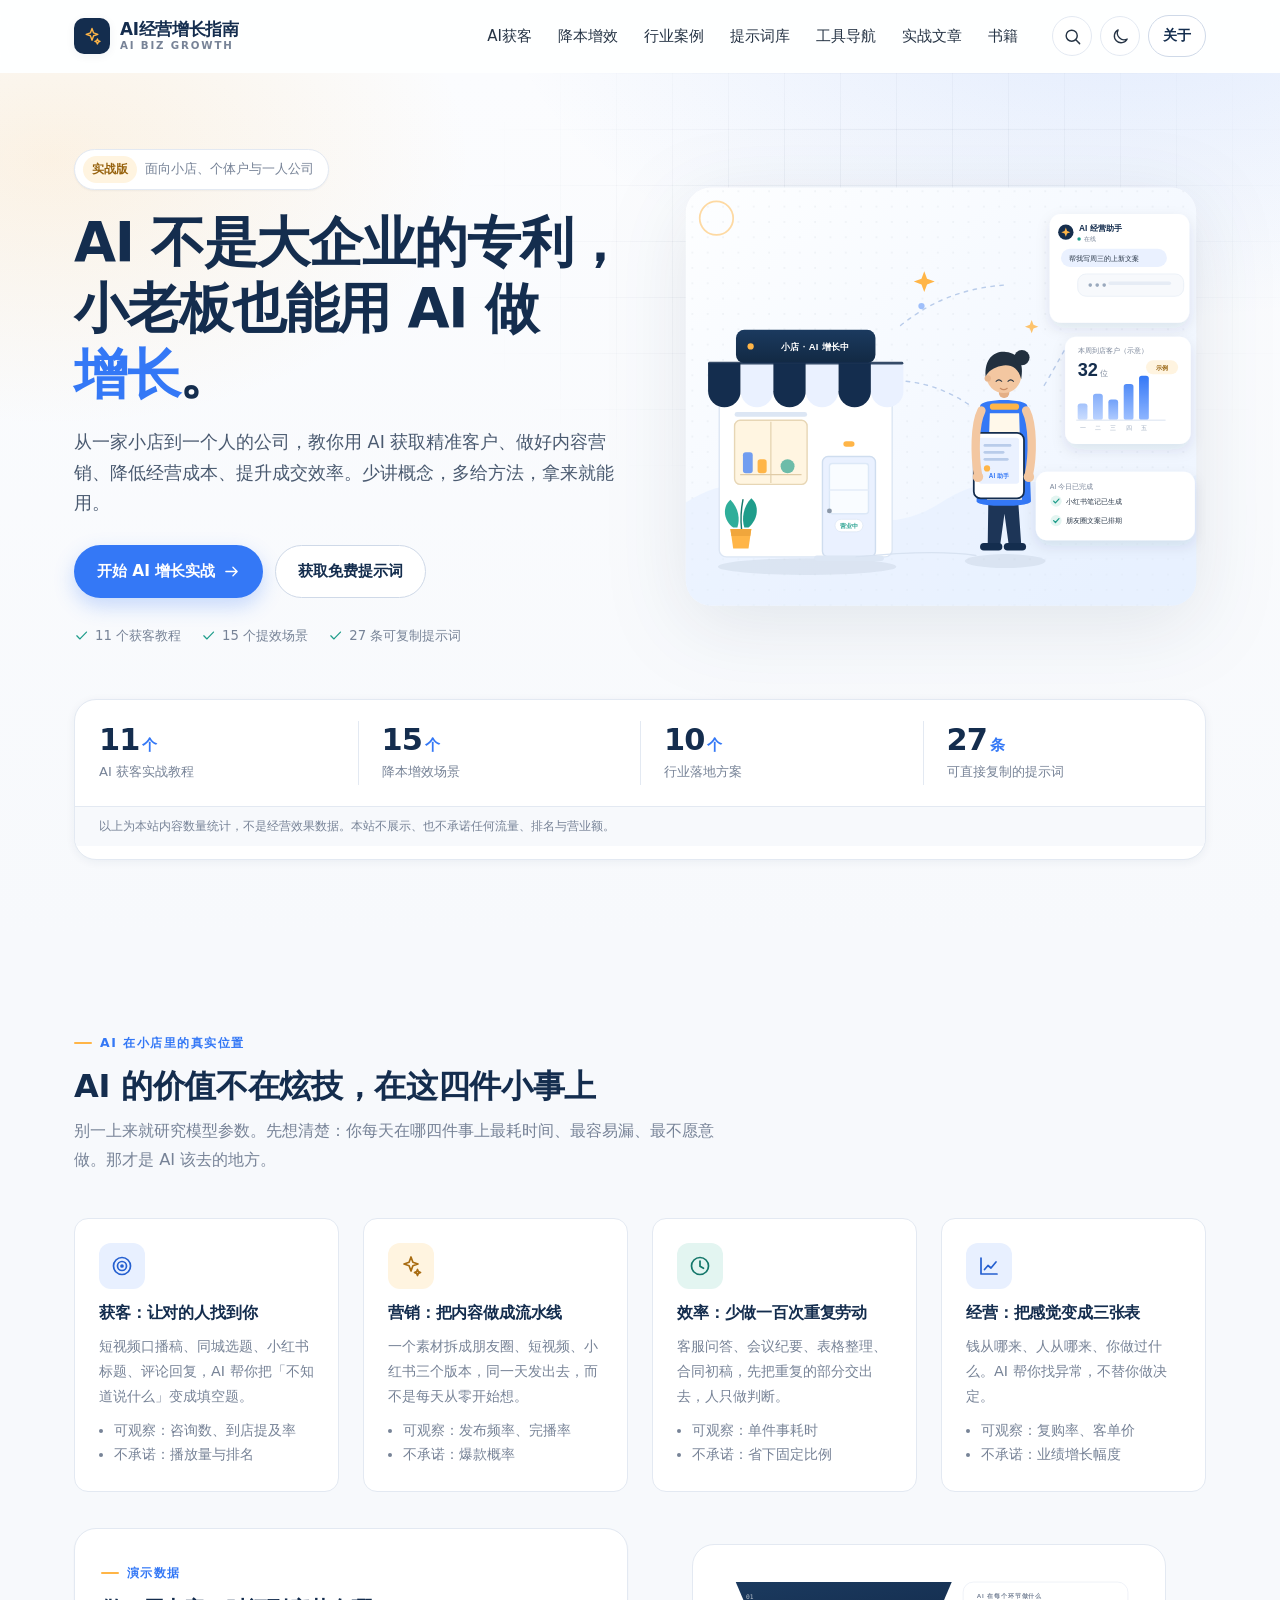
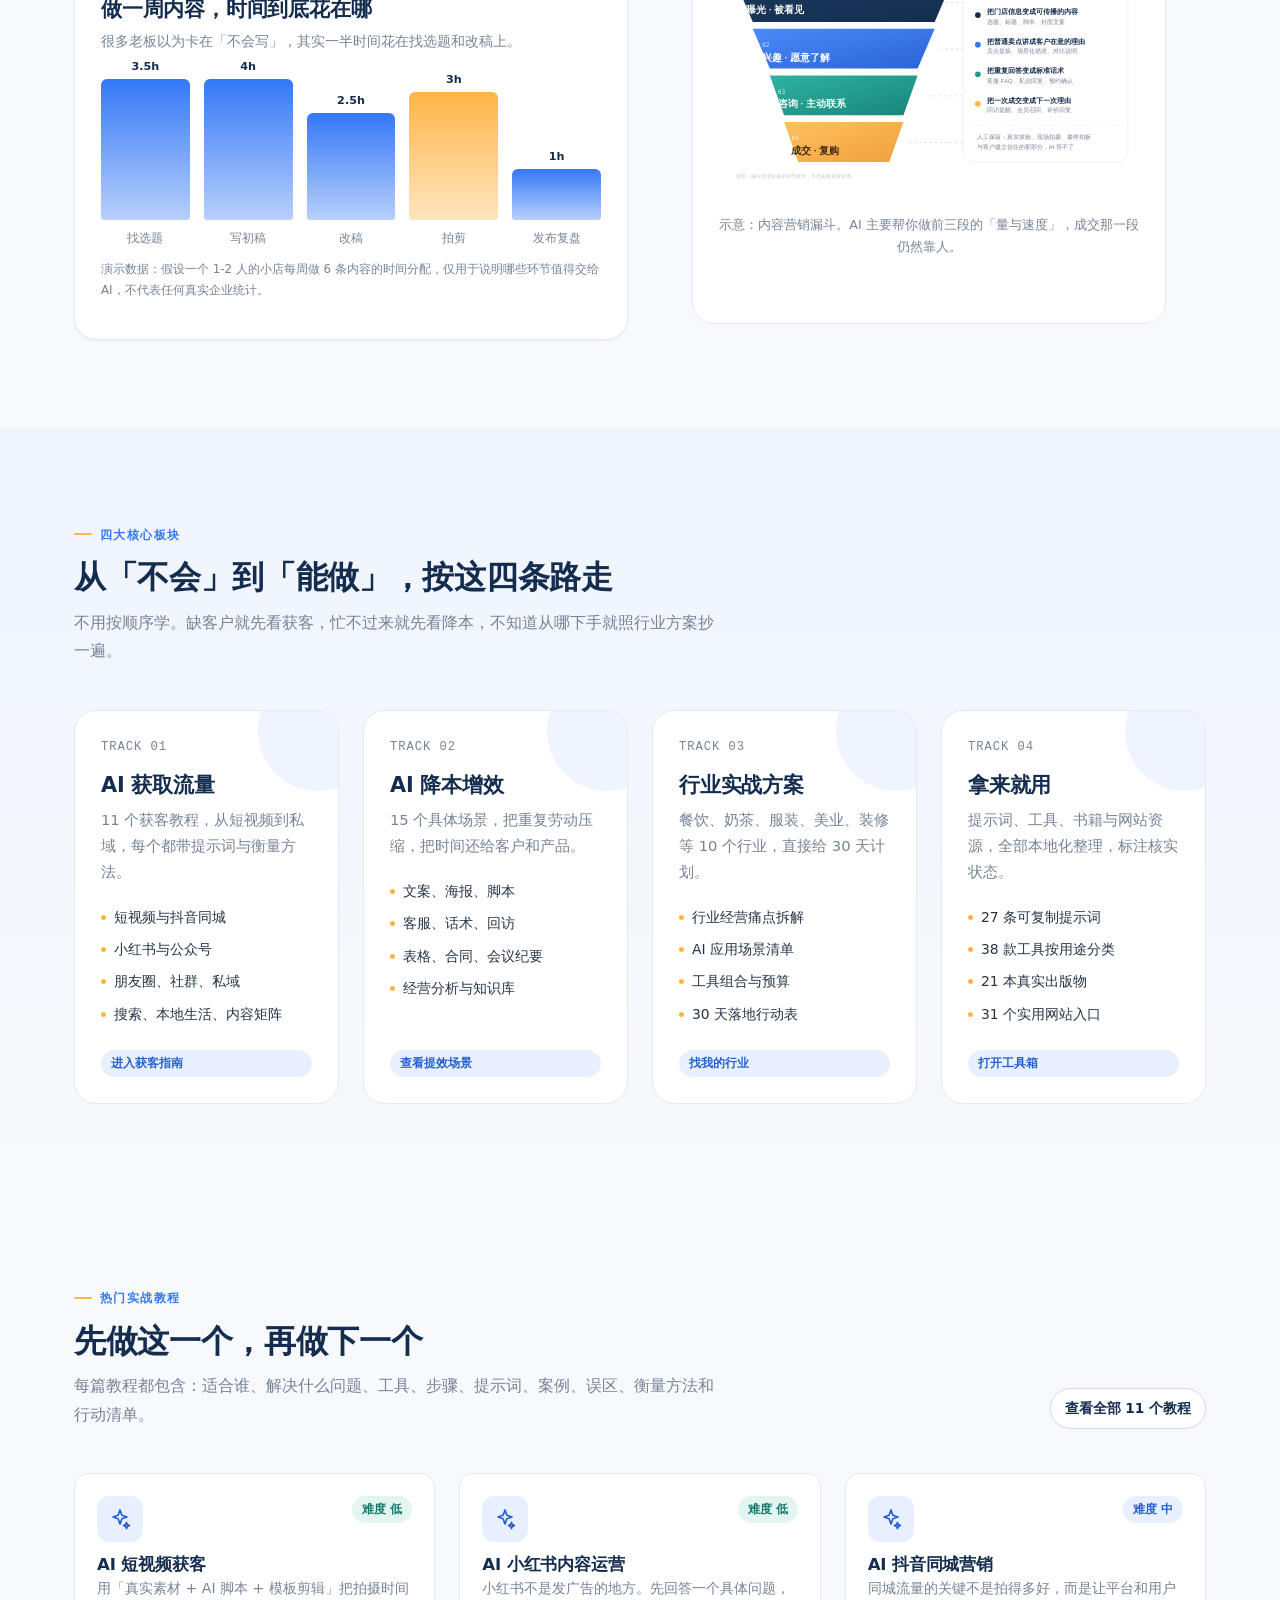
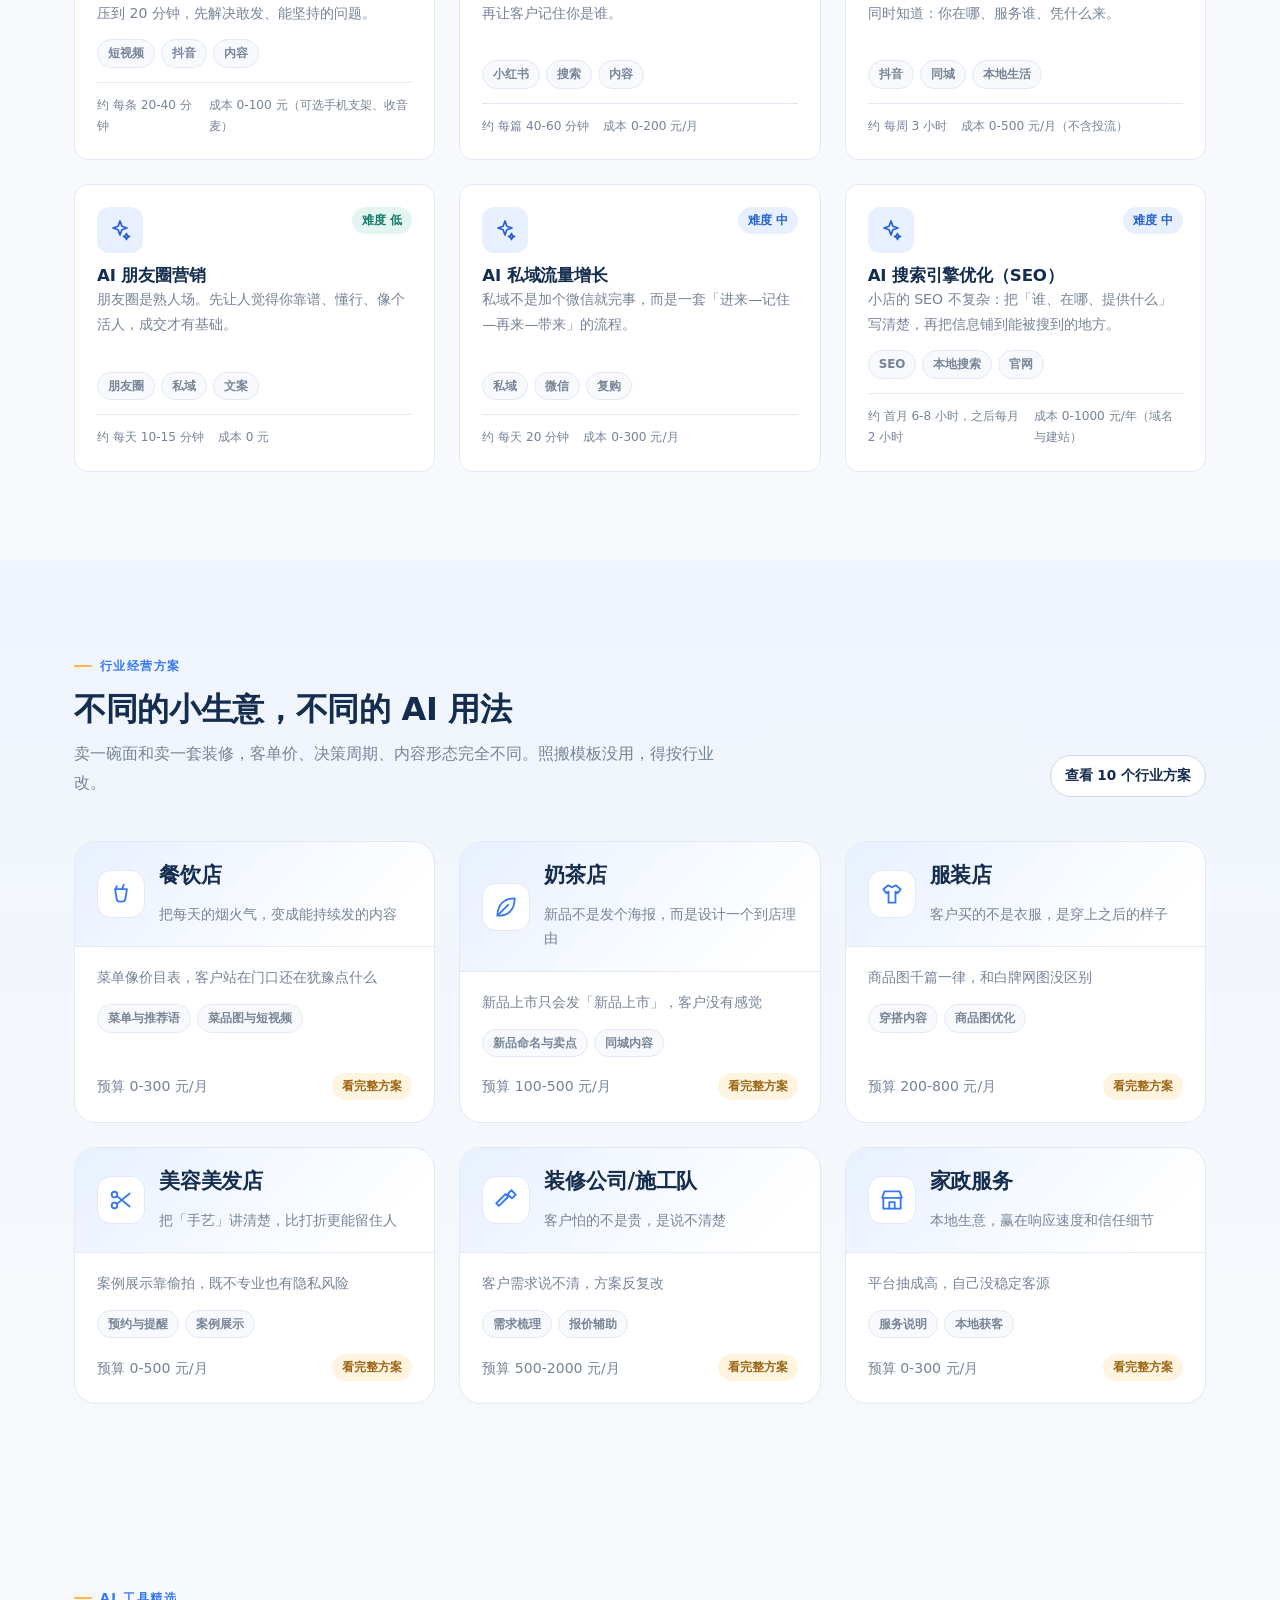
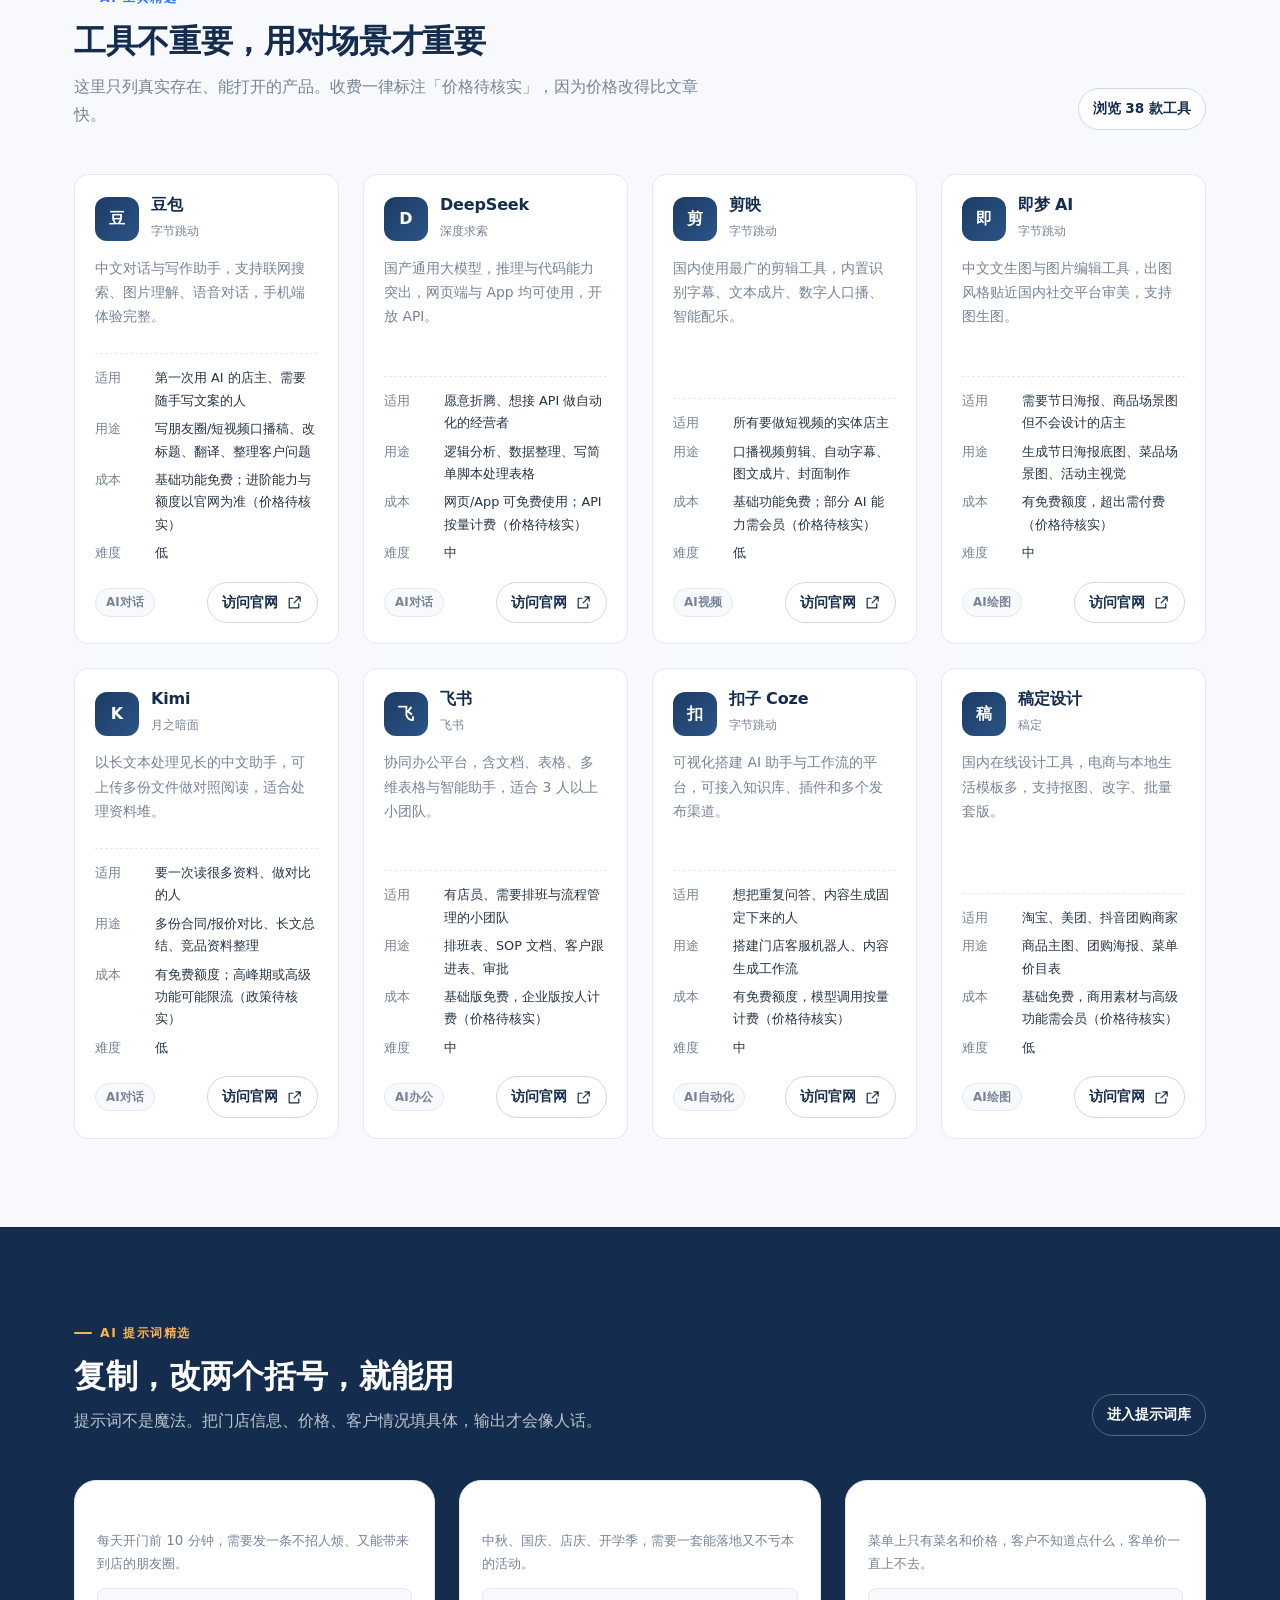
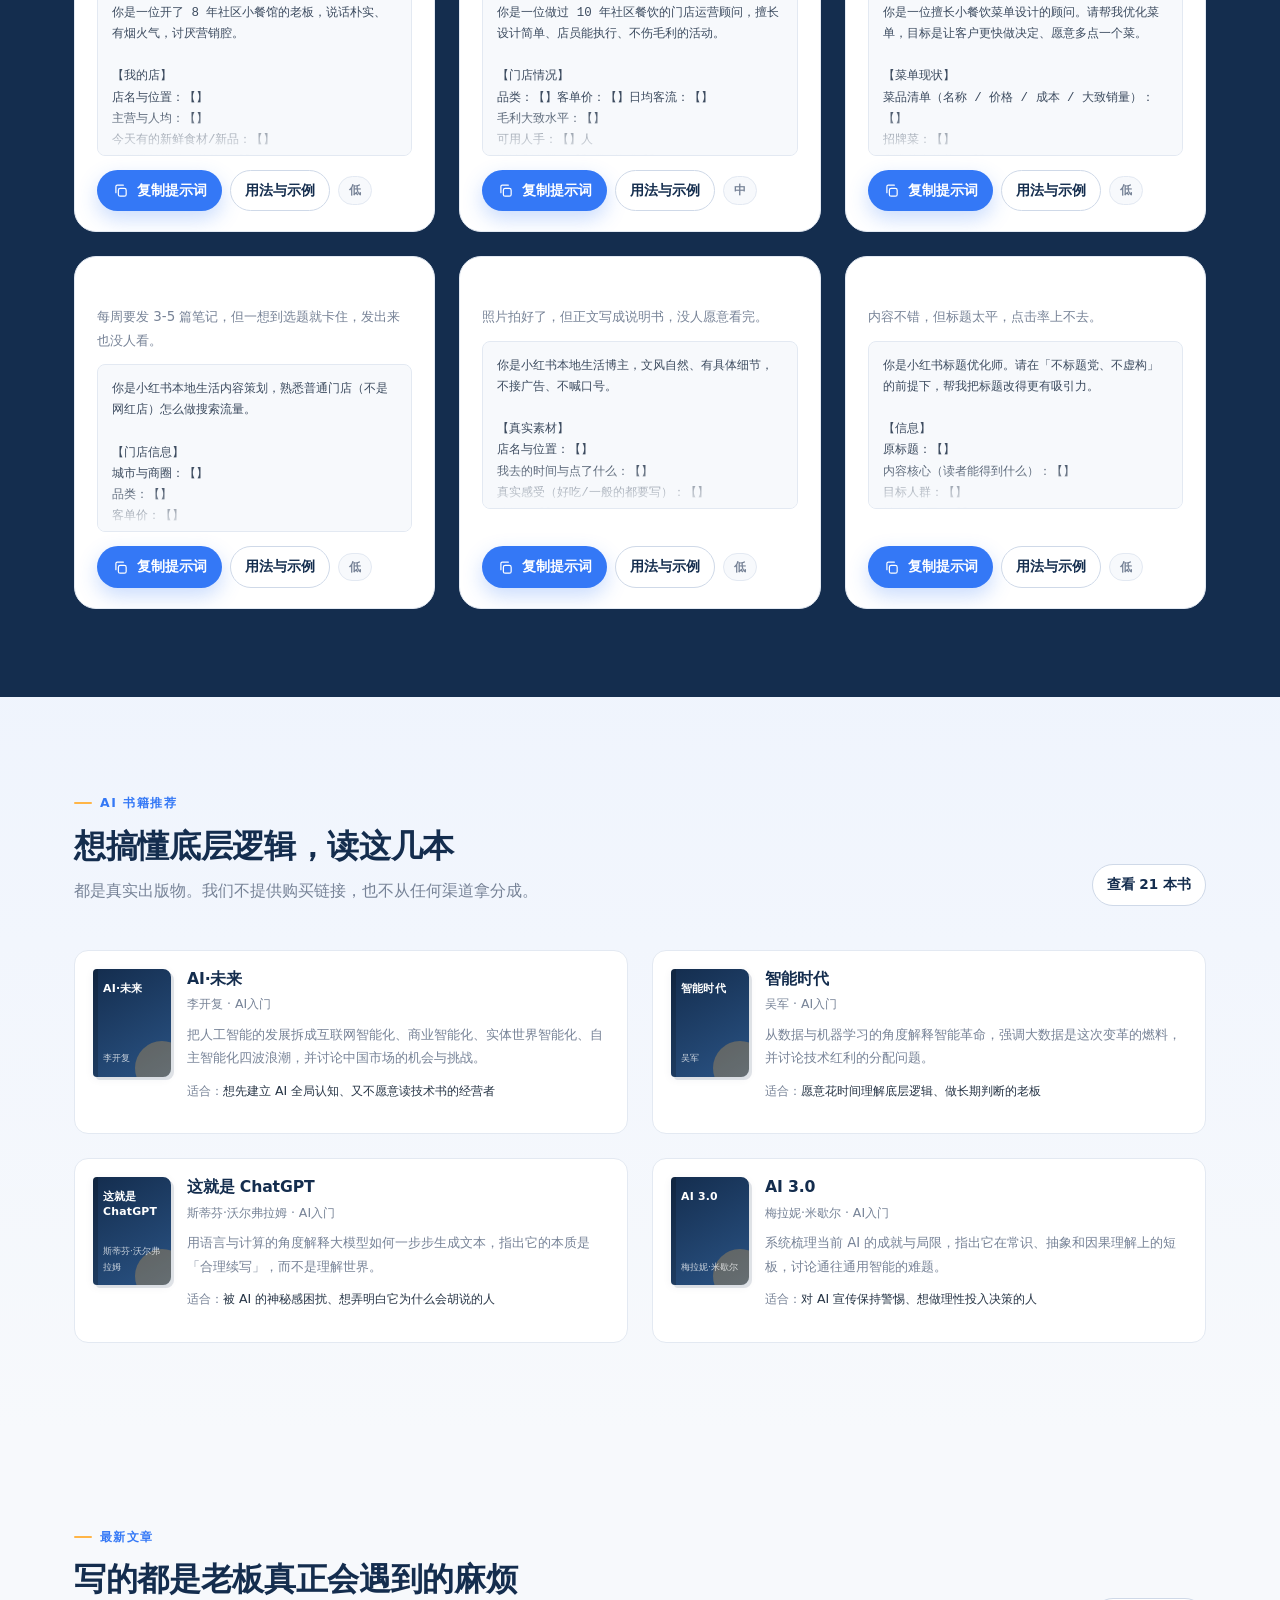
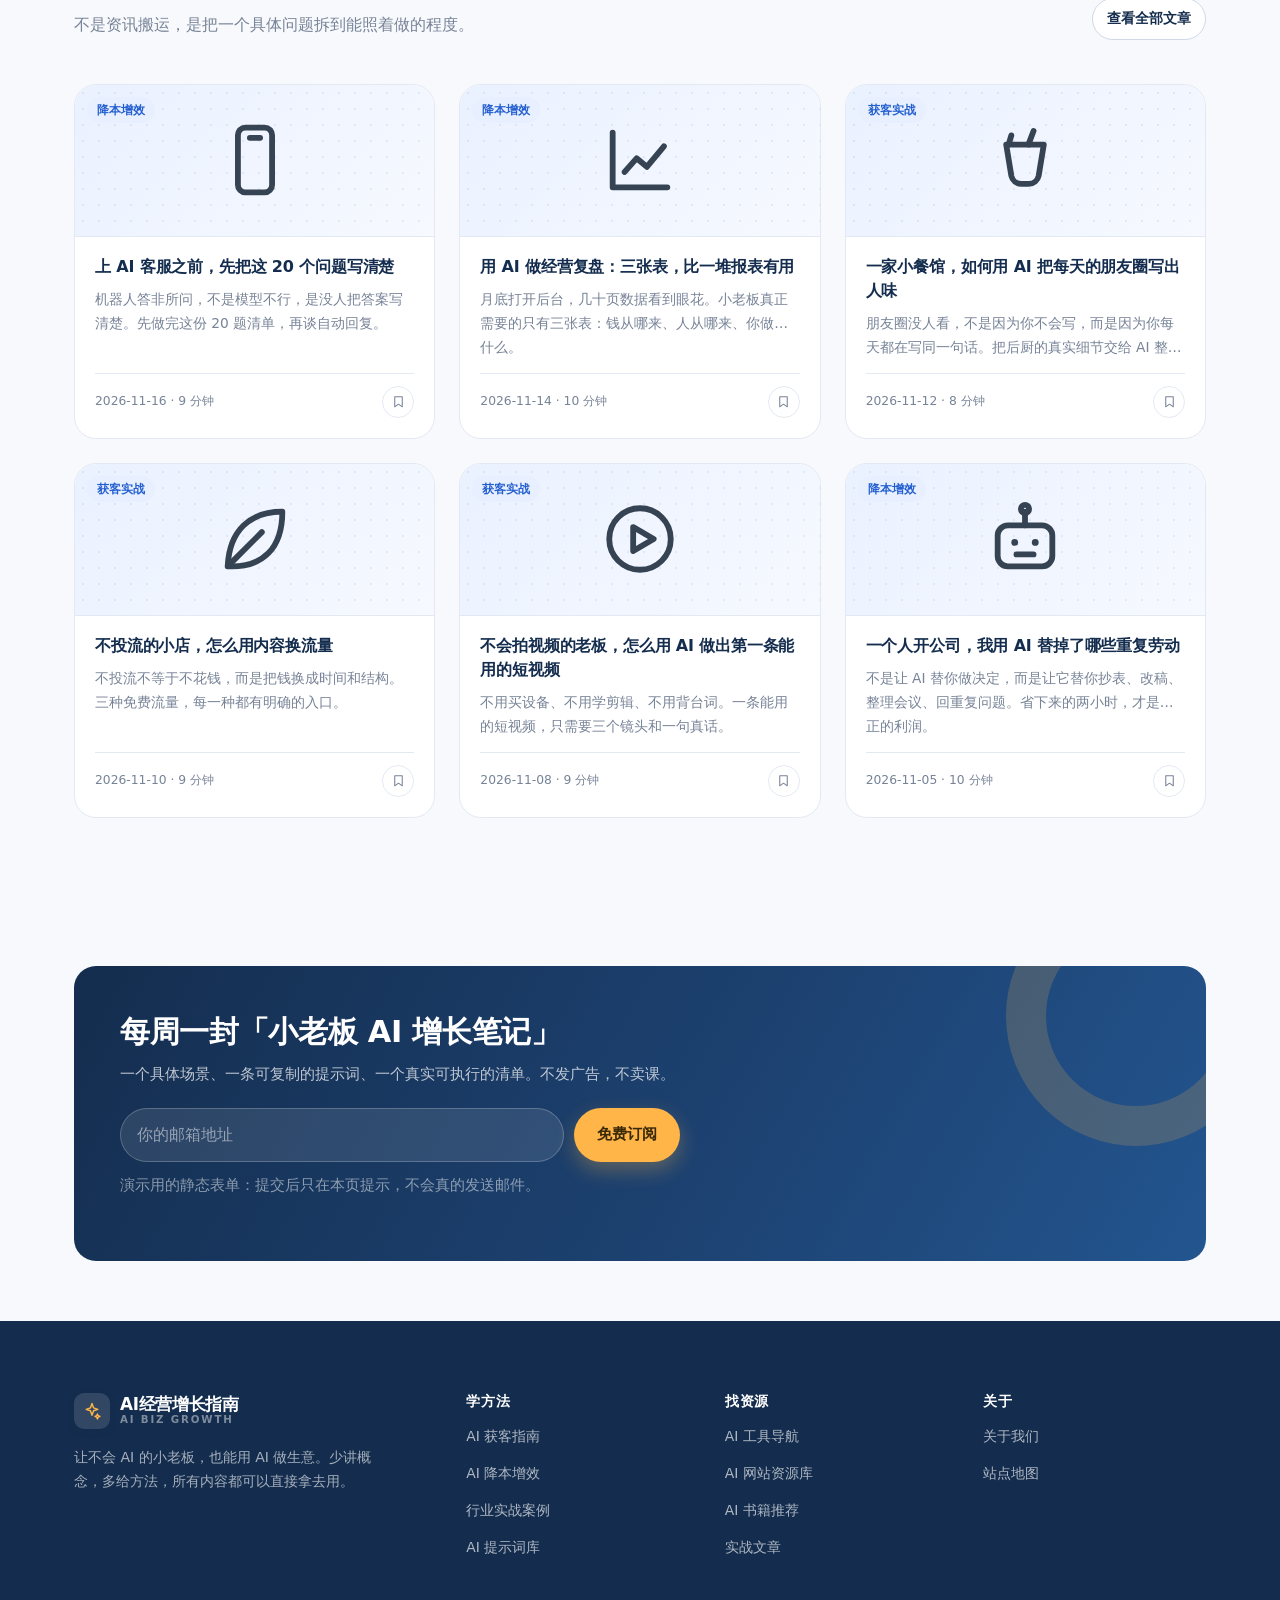
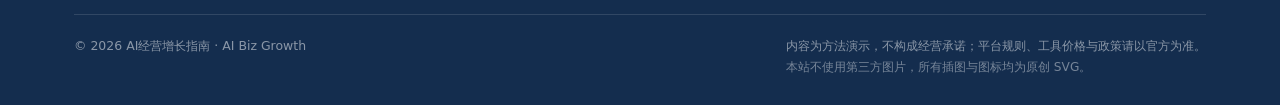
==== commit e40451c7: "fix: ensure cards render, tidy mobile nav and 404 entry, add sitemap page - style.css/main.js/ui.js:" ====
--- a/index.html
+++ b/index.html
@@ -16,8 +16,8 @@
 <meta property="og:url" content="https://aibizgrowth.cn/">
 <meta name="twitter:card" content="summary_large_image">
 <link rel="icon" href="assets/svg/favicon.svg" type="image/svg+xml">
-<link rel="stylesheet" href="assets/css/style.css?v=1f70d2a4">
-<link rel="stylesheet" href="assets/css/responsive.css?v=7b3f38f9">
+<link rel="stylesheet" href="assets/css/style.css?v=8667bad5">
+<link rel="stylesheet" href="assets/css/responsive.css?v=b175d3fd">
 <script type="application/ld+json">
 {"@context":"https://schema.org","@type":"WebSite","name":"AI经营增长指南","alternateName":"AI Biz Growth","url":"https://aibizgrowth.cn/","description":"让不会AI的小老板，也能用AI做生意。面向小微企业的AI商业实战知识库。","inLanguage":"zh-CN","publisher":{"@type":"Organization","name":"AI经营增长指南"}}
 </script>
@@ -504,8 +504,7 @@
         <h4>关于</h4>
         <ul>
           <li><a href="about.html">关于我们</a></li>
-          <li><a href="sitemap.xml">站点地图</a></li>
-          <li><a href="404.html">404 页面</a></li>
+          <li><a href="sitemap.html">站点地图</a></li>
         </ul>
       </div>
     </div>
@@ -534,8 +533,8 @@
   </div>
 </div>
 
-<script src="assets/js/main.js?v=e7b0842d"></script>
-<script src="assets/js/ui.js?v=0a08939e"></script>
+<script src="assets/js/main.js?v=47d32773"></script>
+<script src="assets/js/ui.js?v=074137f3"></script>
 <script src="assets/js/search.js?v=25d5a6bd"></script>
 <script src="assets/js/home.js?v=dd226803"></script>
 </body>
--- a/assets/css/style.css
+++ b/assets/css/style.css
@@ -934,15 +934,18 @@
 .fact__label { font-size: .8rem; color: var(--muted); }
 
 /* ---------- 10. 通用动效 ---------- */
-.reveal { opacity: 0; transform: translateY(16px); transition: opacity .6s var(--ease), transform .6s var(--ease); }
-.reveal.is-in { opacity: 1; transform: none; }
+/* 渐进增强：默认可见，只有 JS 正常初始化（html.js-ready）后才隐藏做入场动画。
+   这样脚本报错、数据加载失败或某个动态模块漏调用时，内容也不会整片消失。 */
+.reveal { opacity: 1; transform: none; transition: opacity .6s var(--ease), transform .6s var(--ease); }
+html.js-ready .reveal:not(.is-in) { opacity: 0; transform: translateY(16px); }
+html.js-ready .reveal.is-in { opacity: 1; transform: none; }
 @media (prefers-reduced-motion: reduce) {
   html { scroll-behavior: auto; }
   *, *::before, *::after {
     animation-duration: .001ms !important; animation-iteration-count: 1 !important;
     transition-duration: .001ms !important; scroll-behavior: auto !important;
   }
-  .reveal { opacity: 1; transform: none; }
+  html.js-ready .reveal:not(.is-in) { opacity: 1; transform: none; }
 }
 /* ==========================================================================
    页面补充样式（HTML 使用 <img> 引入本地 SVG 等）
--- a/assets/css/responsive.css
+++ b/assets/css/responsive.css
@@ -14,6 +14,9 @@
   .nav-toggle { display: grid; }
   .nav-actions { margin-left: auto; }
   .nav-cta { display: none; }
+  /* 导航收进抽屉后，「关于」也一并收进去（抽屉底部已有「关于我们」），
+     否则窄屏下这个按钮会被挤成竖排两行，很难看。 */
+  .nav-actions > .btn { display: none; }
   .footer-grid { grid-template-columns: 1.4fr 1fr 1fr; }
   .footer-about { grid-column: 1 / -1; }
   .hero__inner { grid-template-columns: 1fr; }
